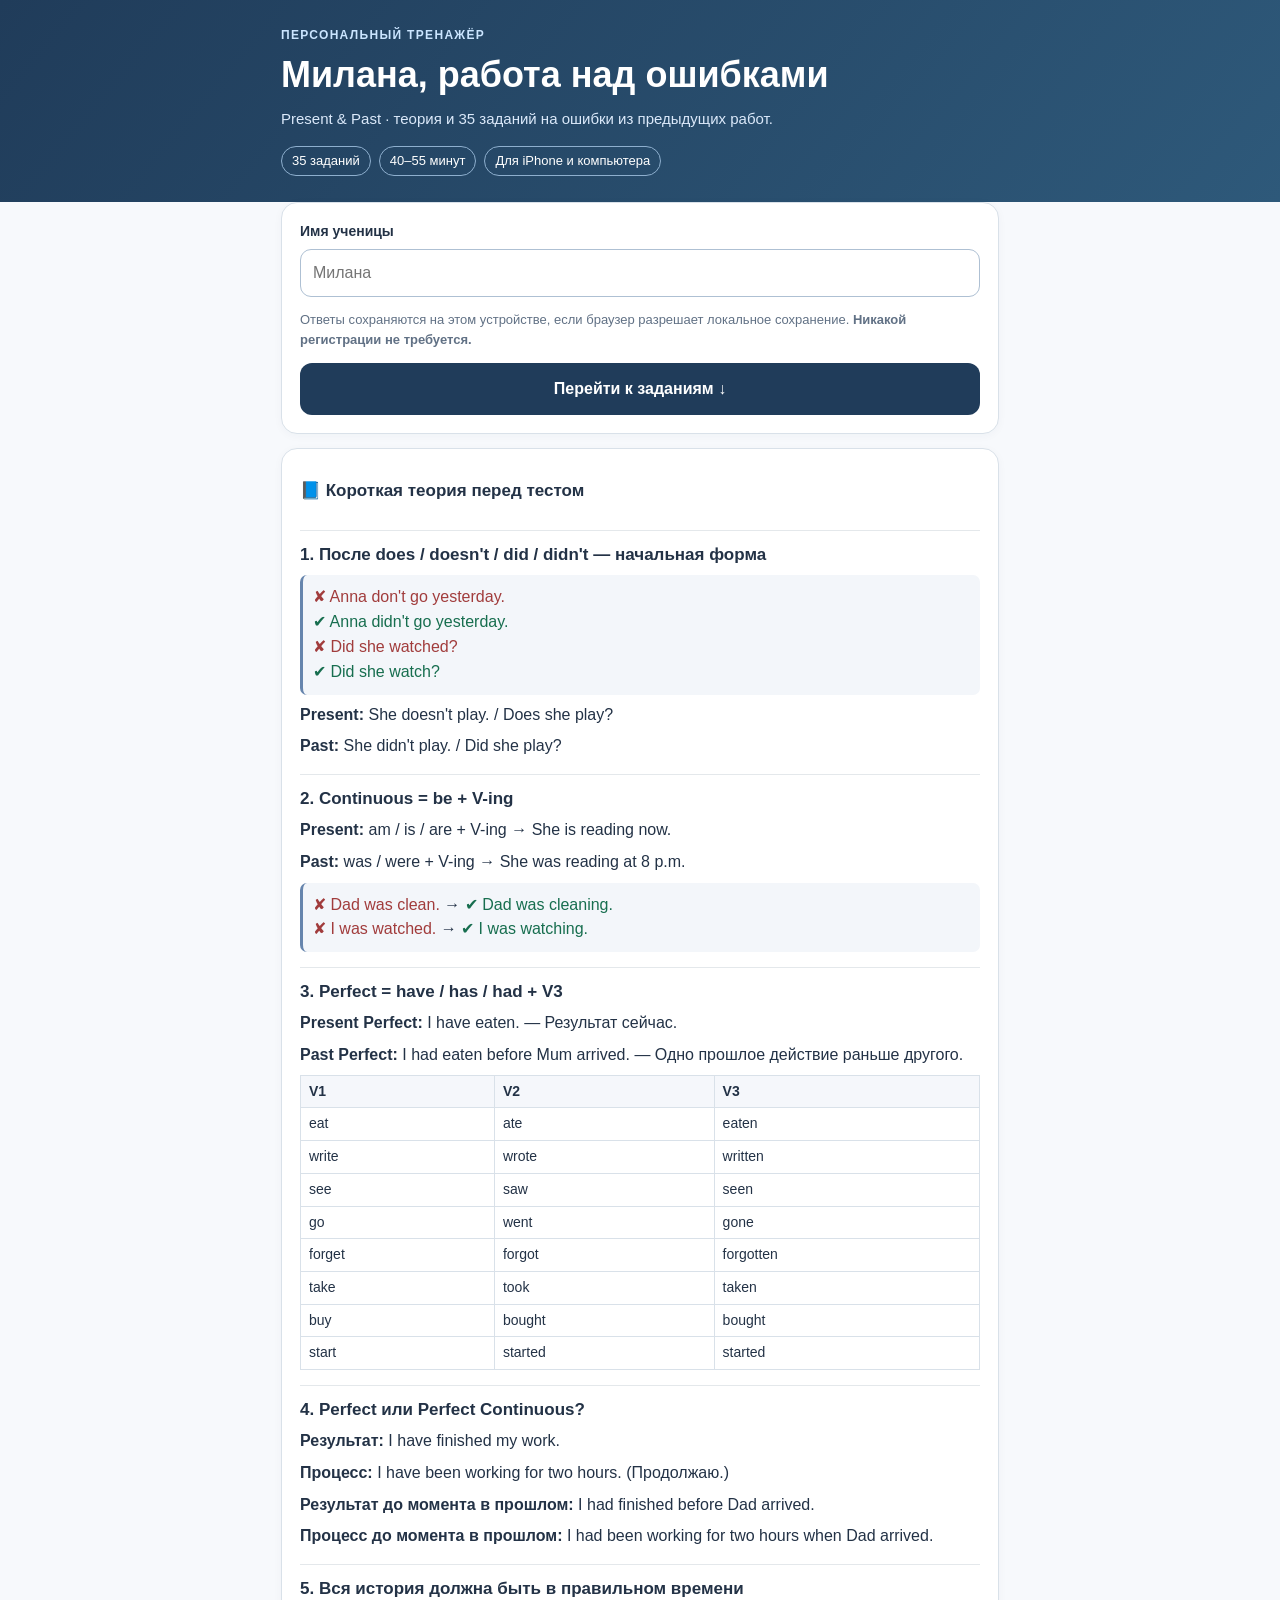
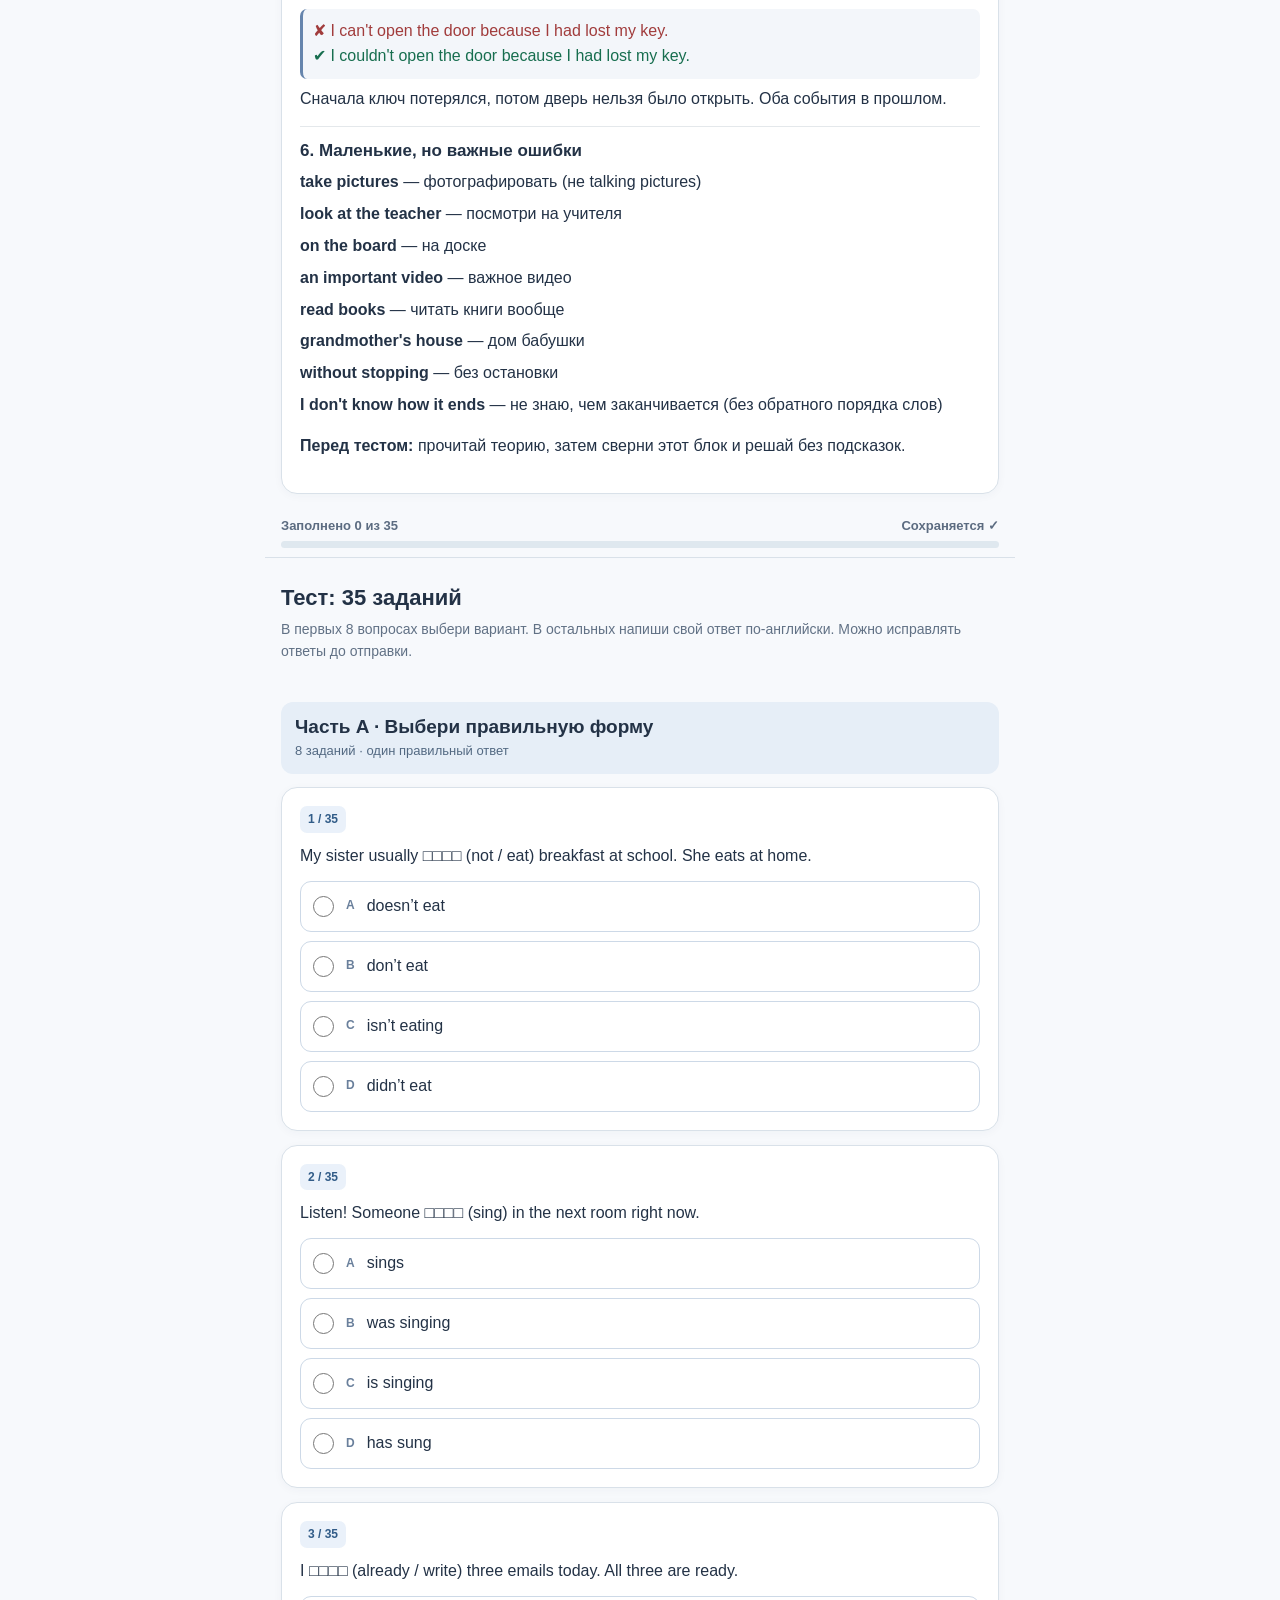
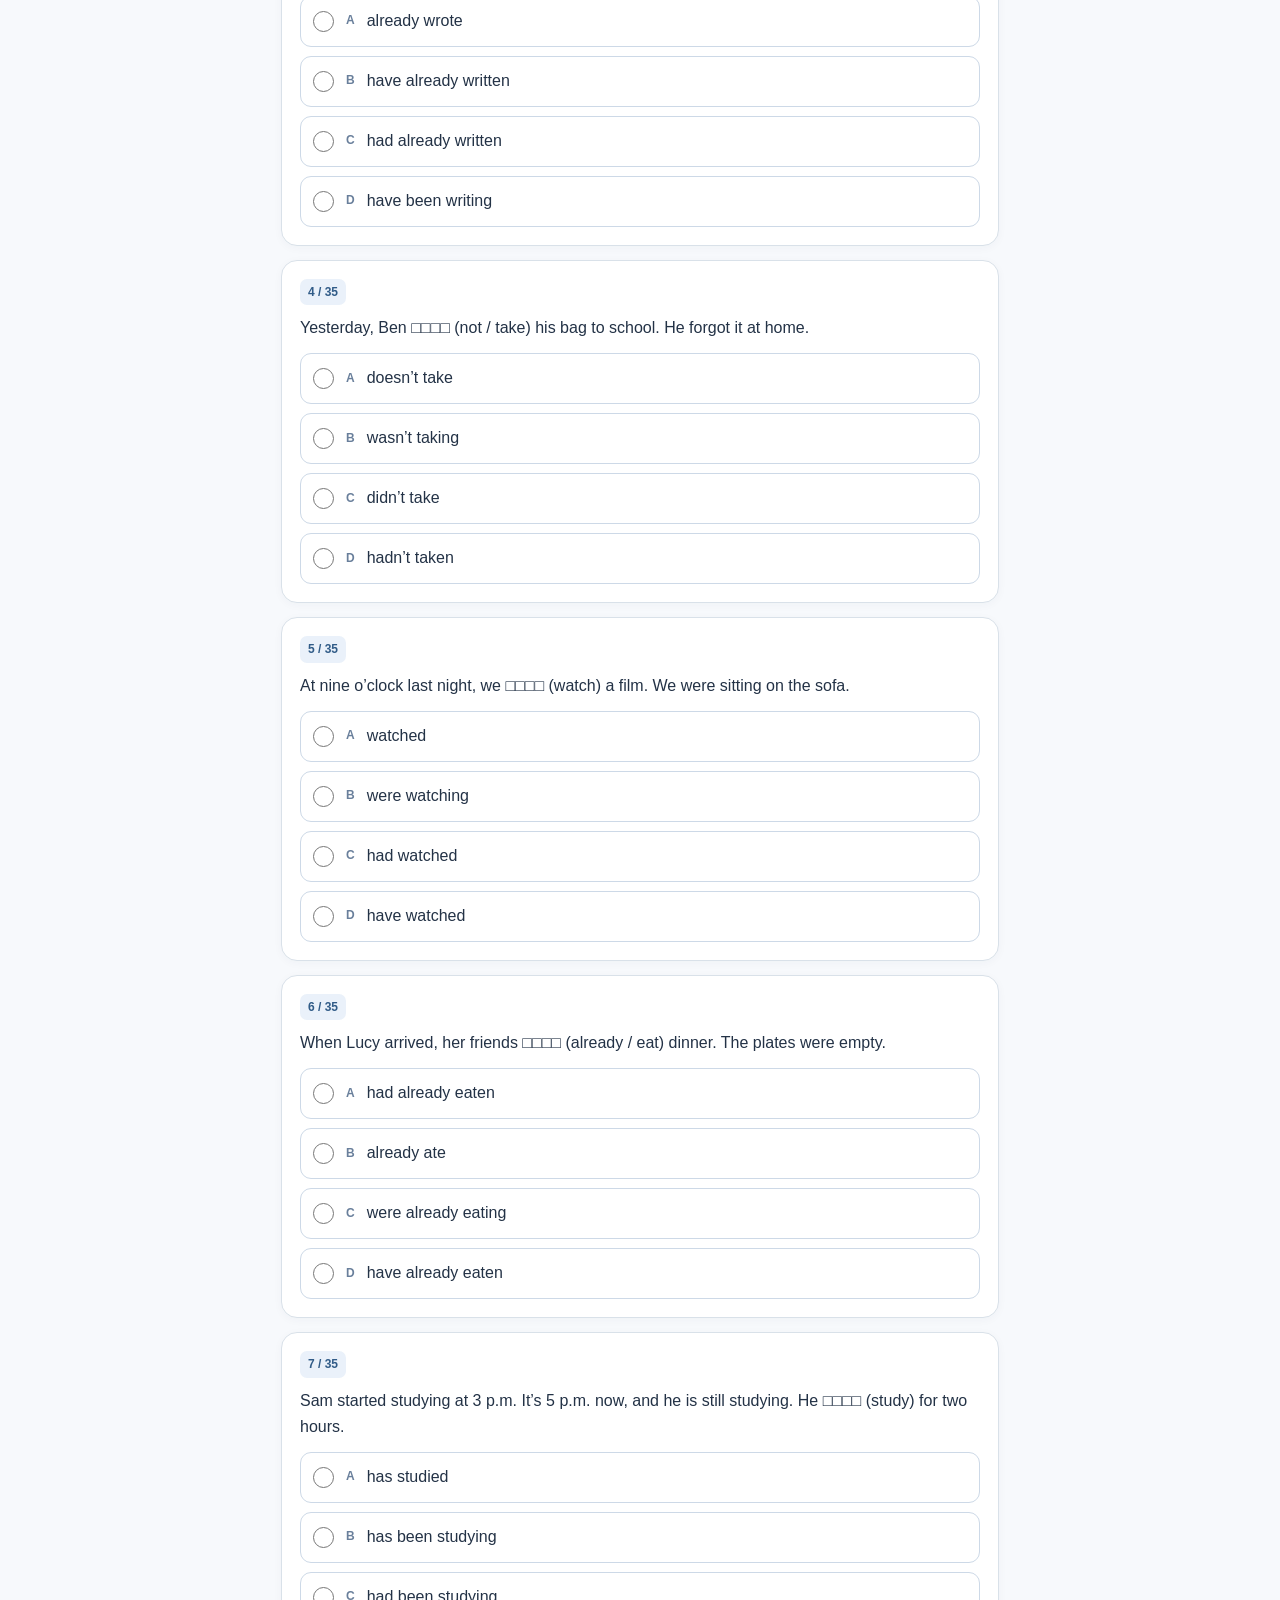
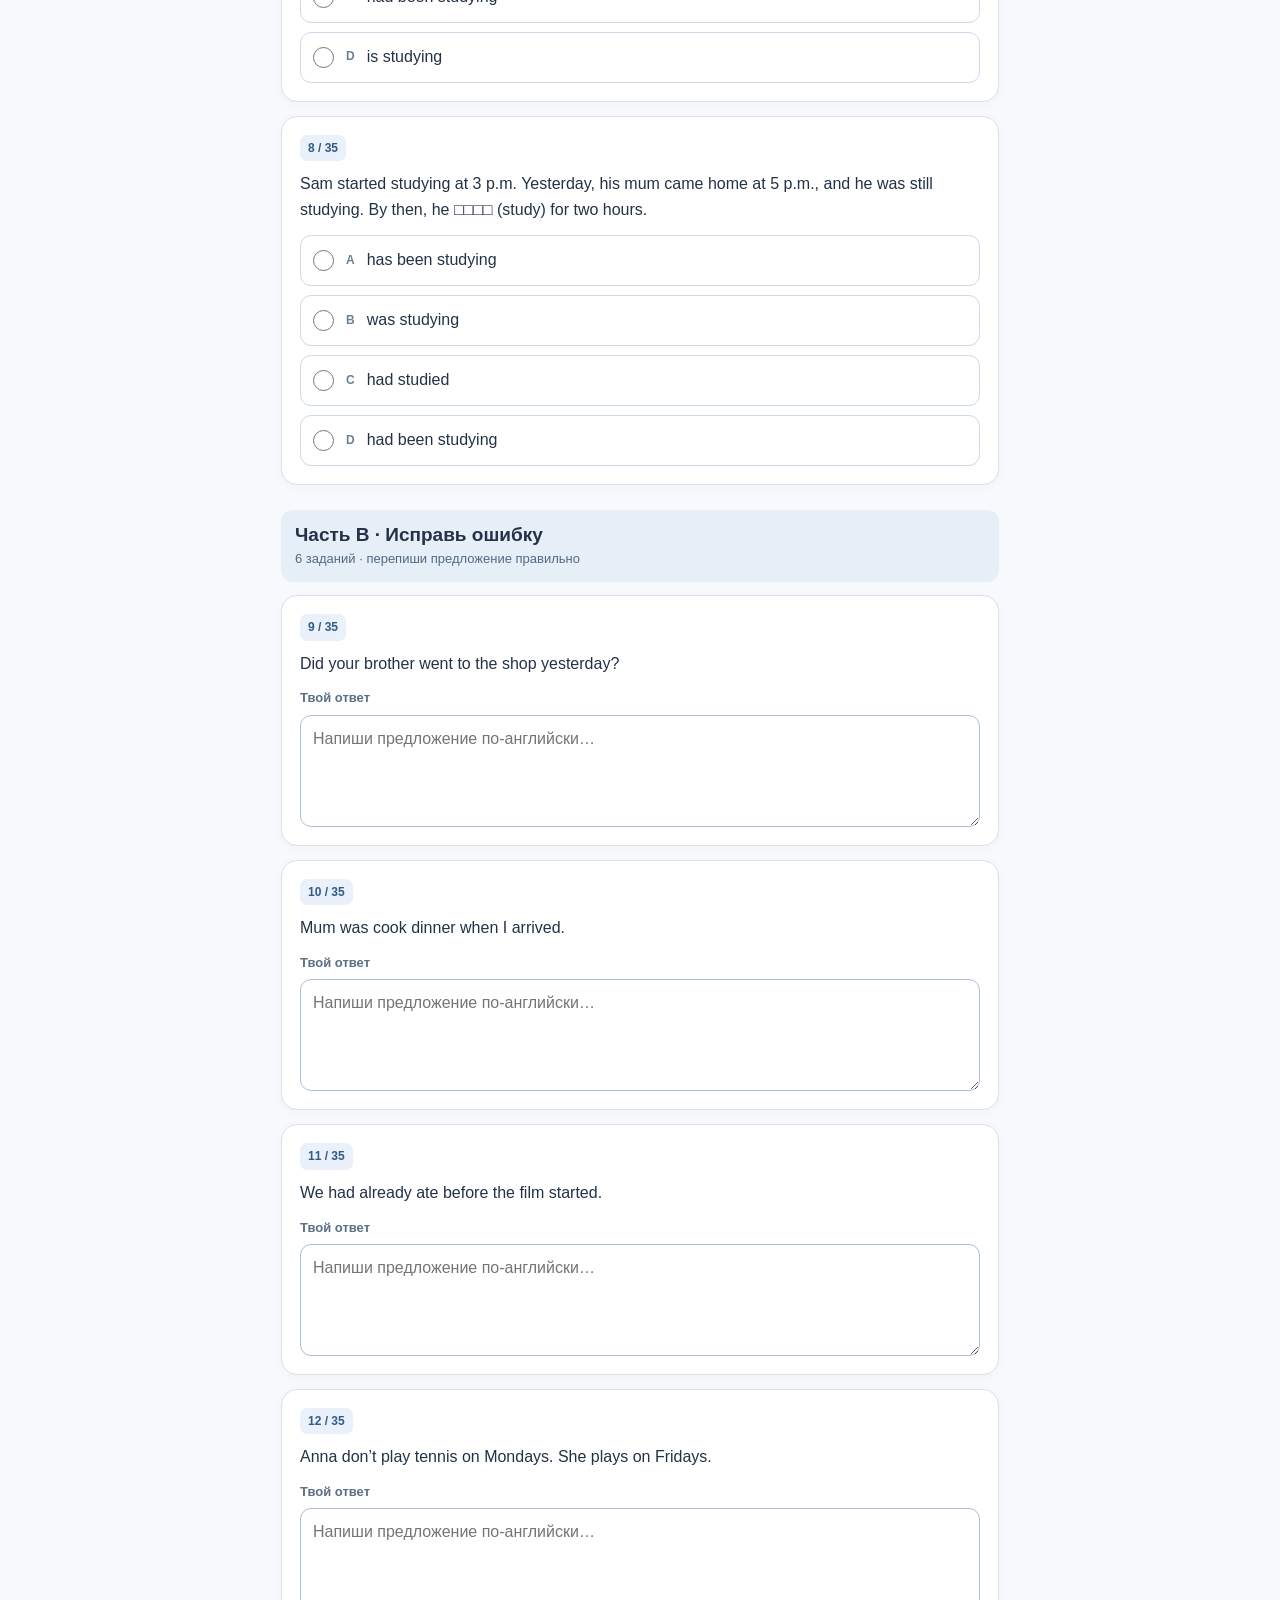
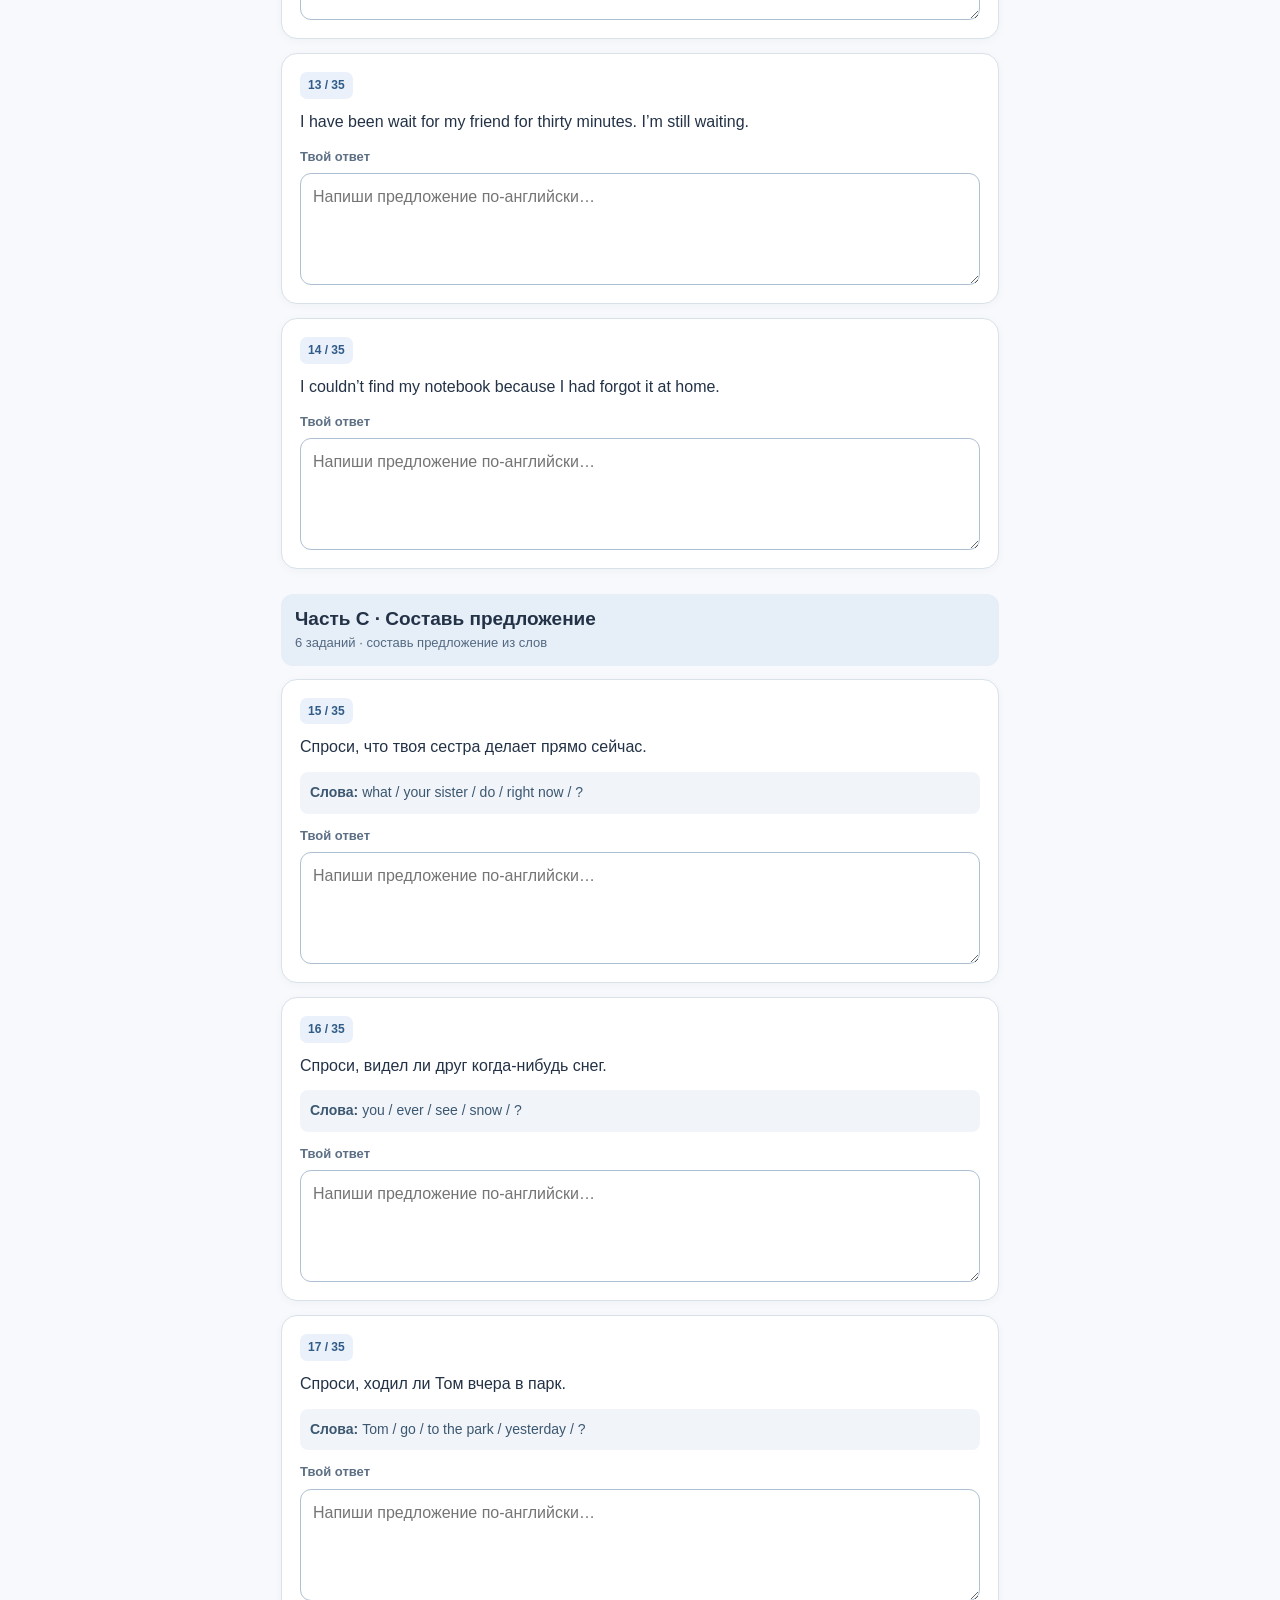
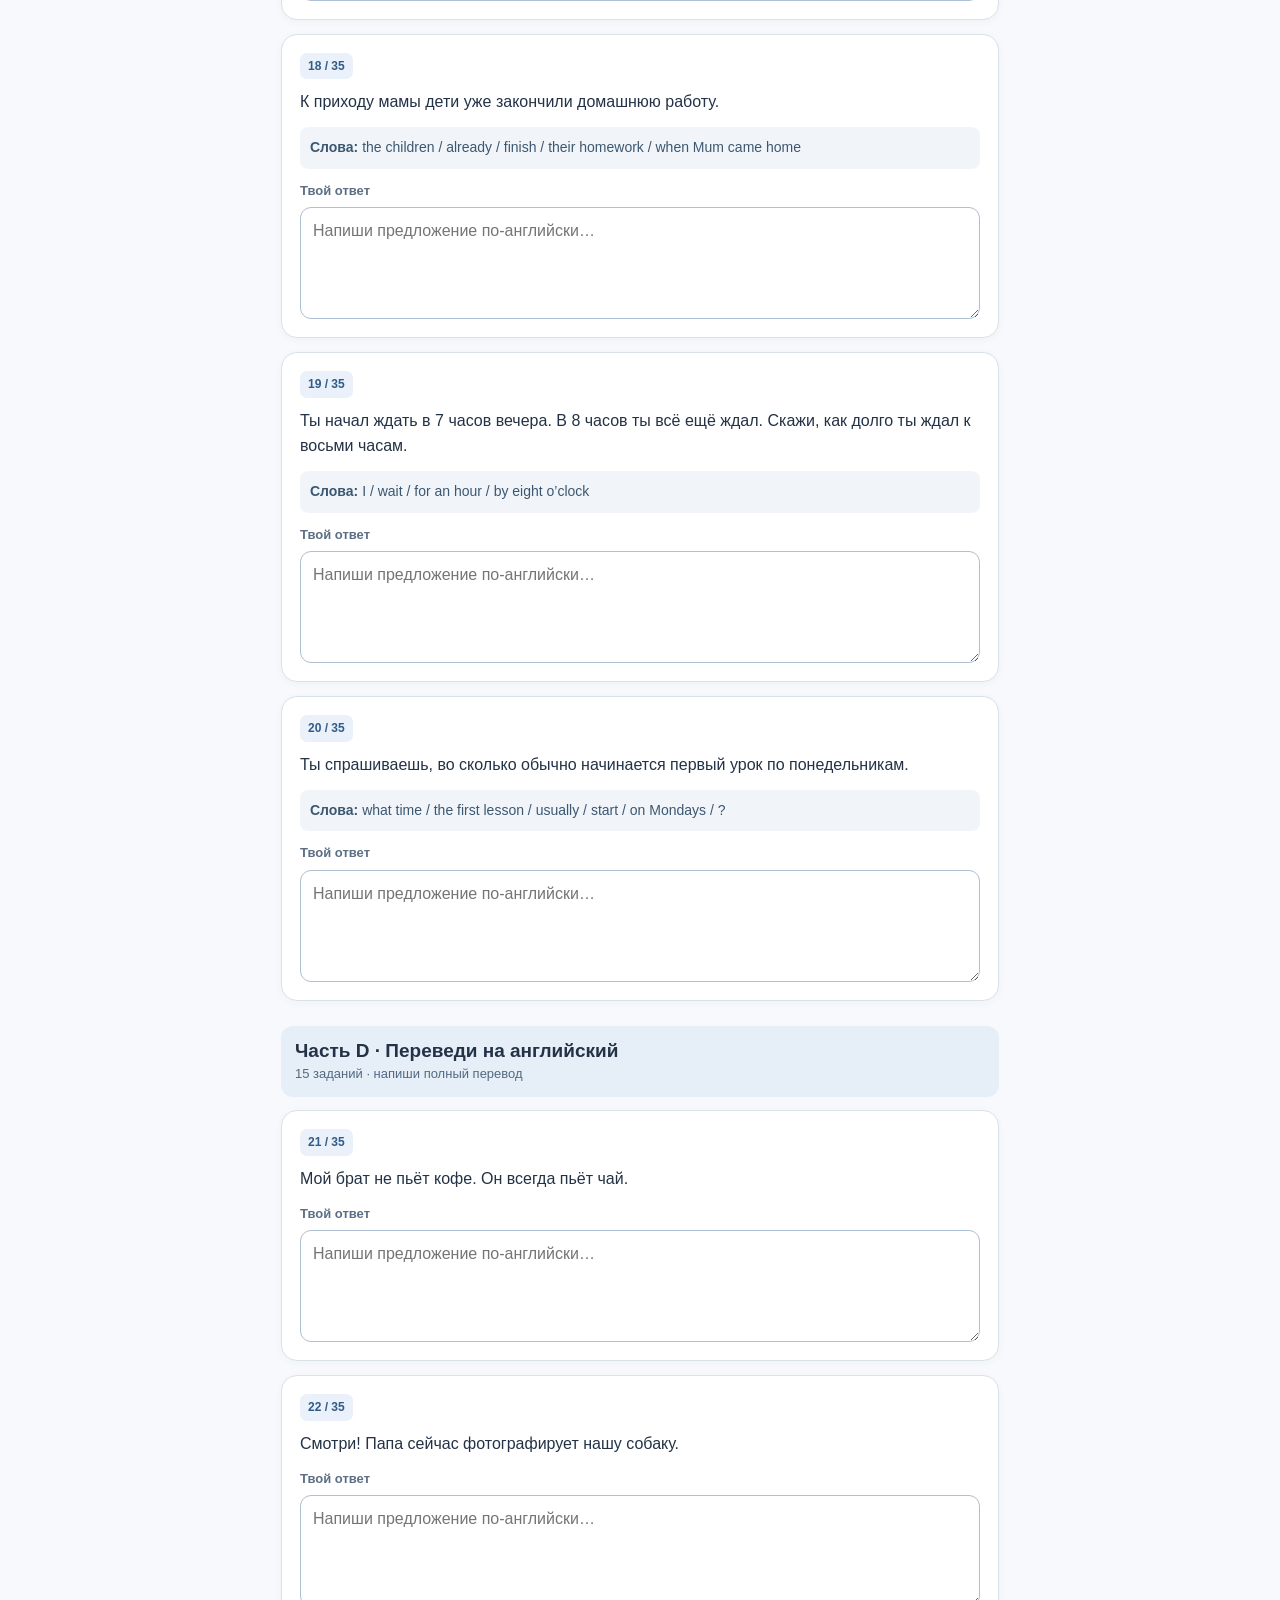
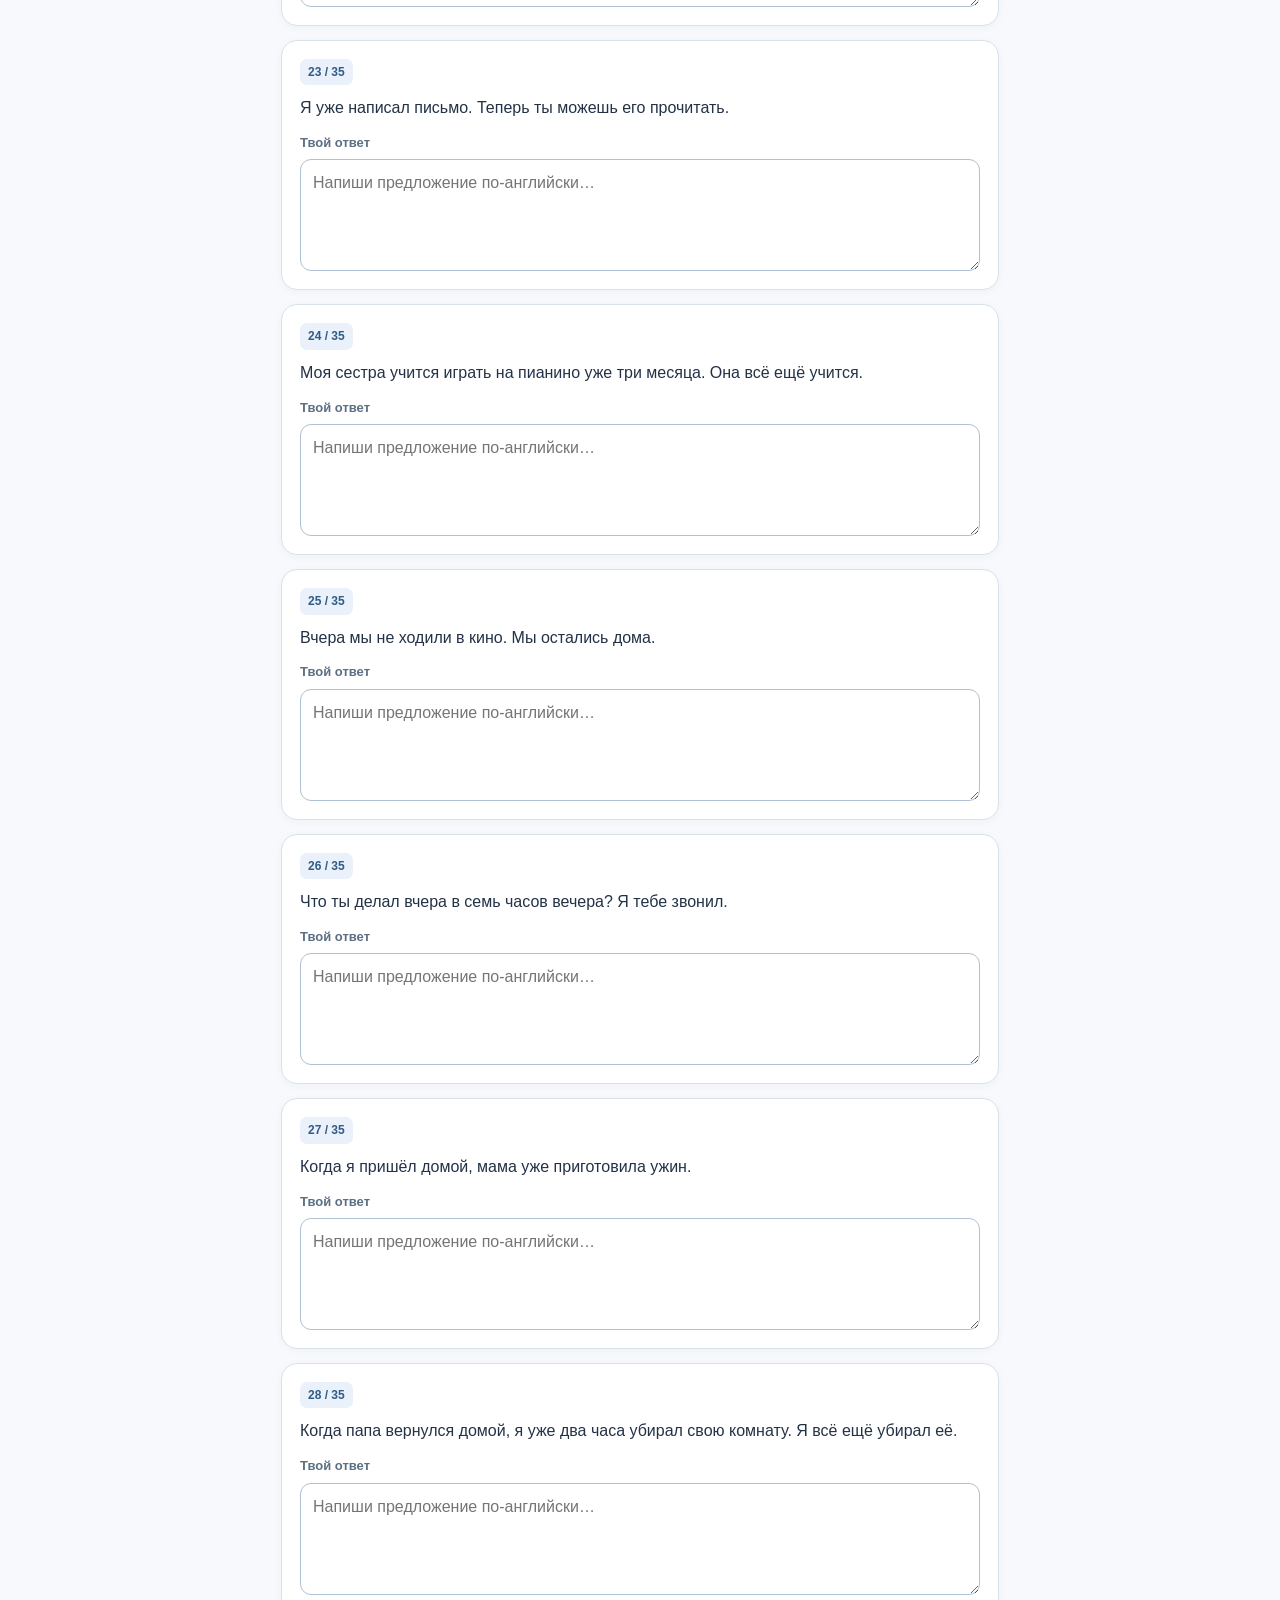
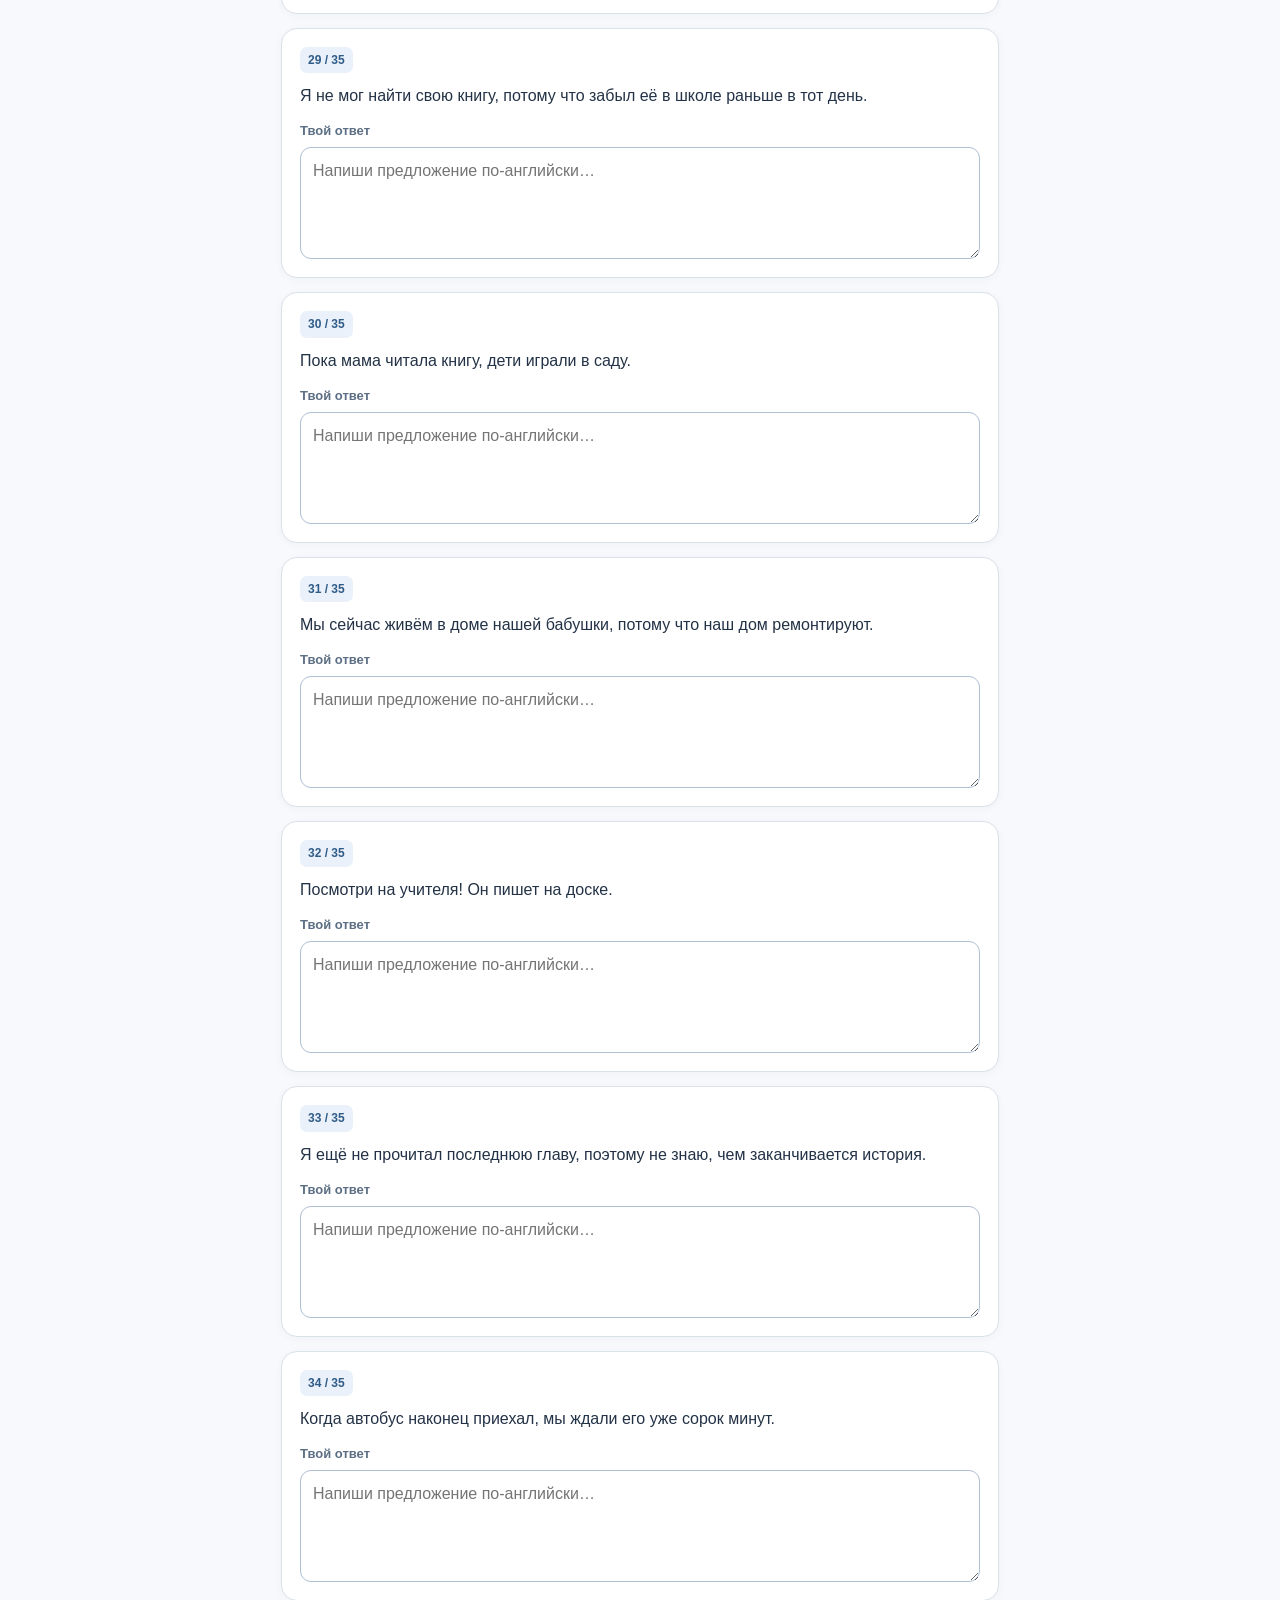
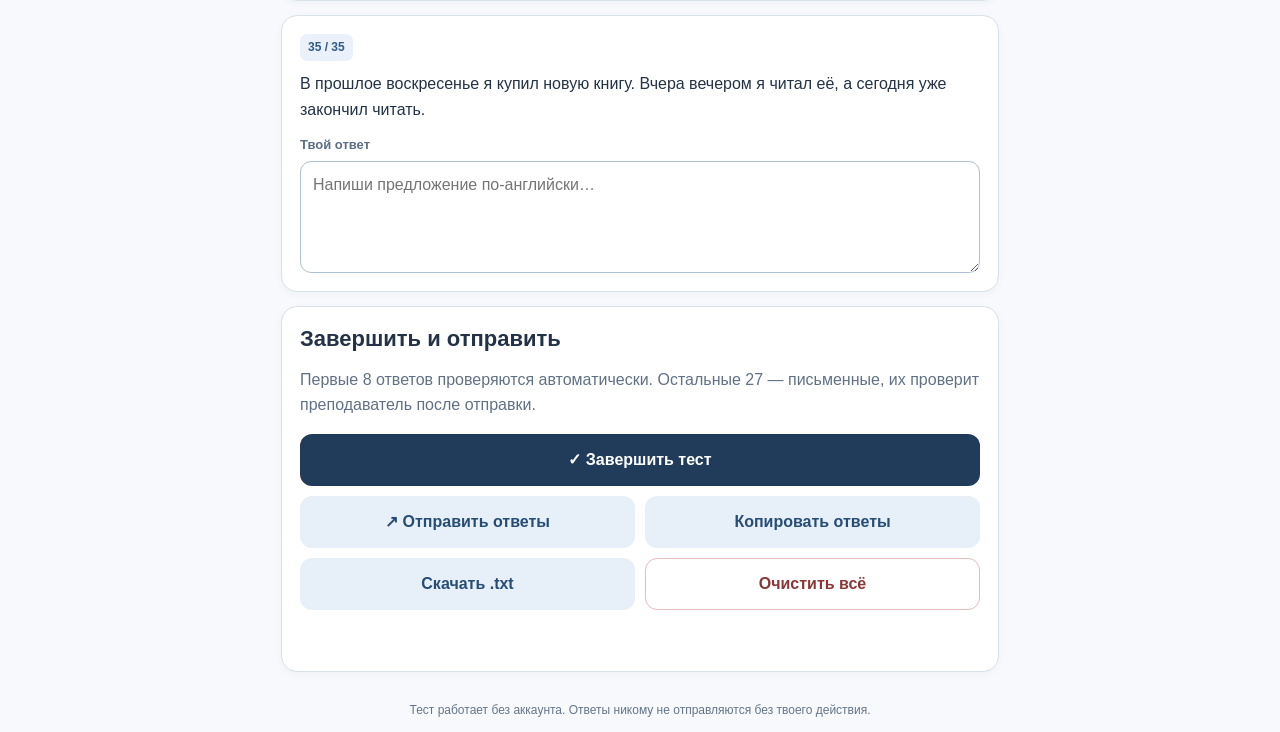
==== index.html @ 3c223f38 "Publish or update Milana 35-question test" ====
<!doctype html>
<html lang="ru">
<head>
<meta charset="utf-8">
<meta name="viewport" content="width=device-width, initial-scale=1, viewport-fit=cover">
<meta name="theme-color" content="#203c5a">
<meta name="apple-mobile-web-app-capable" content="yes">
<meta name="apple-mobile-web-app-status-bar-style" content="default">
<meta name="format-detection" content="telephone=no">
<title>Милана · Present & Past — 35 заданий</title>
<style>
:root{color-scheme:light;--ink:#233246;--muted:#617185;--navy:#203c5a;--sky:#eaf2fb;--border:#d9e1e9;--green:#217454;--paper:#f7f9fc}
*,*::before,*::after{box-sizing:border-box}
html{-webkit-text-size-adjust:100%;text-size-adjust:100%;scroll-behavior:smooth;scroll-padding-top:92px}
body{margin:0;background:var(--paper);font:16px/1.55 -apple-system,BlinkMacSystemFont,"Segoe UI",Arial,sans-serif;color:var(--ink);overflow-wrap:anywhere}
button,input,textarea{font-family:inherit;font-size:16px}button,input,textarea,summary{-webkit-tap-highlight-color:transparent}
.wrap{max-width:750px;margin:0 auto;padding:0 16px}header{padding:26px 0 26px;background:linear-gradient(130deg,#203c5a,#2e597a);color:#fff}h1{font-size:clamp(25px,6vw,36px);line-height:1.18;margin:9px 0 11px}h2{font-size:22px;line-height:1.25;margin:0 0 7px}h3{font-size:17px;line-height:1.35;margin:0 0 6px}.eyebrow{font-size:12px;letter-spacing:.11em;text-transform:uppercase;font-weight:800;color:#cbe5ff}.lead{font-size:15px;line-height:1.55;color:#dbe9fa;margin:0 0 16px}.badges{display:flex;gap:8px;flex-wrap:wrap}.badge{font-size:13px;color:#fff;border:1px solid #8eafce;border-radius:24px;padding:4px 10px}
main{padding-top:16px;padding-bottom:calc(60px + env(safe-area-inset-bottom))}.card,.question{background:#fff;border:1px solid var(--border);border-radius:16px;padding:18px;margin-bottom:14px;box-shadow:0 2px 10px #1b416309}.muted{color:var(--muted)}.small{font-size:13px}.note{font-size:14px;background:#eaf2fb;border-radius:10px;padding:12px 14px;margin:11px 0}.warning{background:#fff4d7;border-left:4px solid #d0a03e}.lesson{border-top:1px solid #e4e8eb;margin-top:15px;padding-top:13px}.lesson p{margin:7px 0}.example{background:#f3f6fa;border-left:3px solid #6685ad;padding:10px;border-radius:7px;margin:8px 0}.wrong{color:#a13c3c}.right{color:#176e4f}.lesson table{width:100%;border-collapse:collapse;font-size:14px}.lesson th,.lesson td{border:1px solid #d9e1e9;padding:5px 8px;text-align:left}.lesson th{background:#f5f7fb}
#theory summary{font-size:17px;font-weight:750;cursor:pointer;min-height:48px;display:flex;align-items:center}#theory summary::marker{color:#3a76ba}#intro label{display:block;font-size:14px;font-weight:700;margin-bottom:6px}
input[type=text],textarea{display:block;width:100%;min-height:48px;outline:none;border:1px solid #aec0d3;border-radius:11px;color:var(--ink);background:#fff;padding:11px 12px;font-size:16px;line-height:1.5;appearance:none;-webkit-appearance:none}textarea{min-height:112px;resize:vertical;overflow:auto}textarea:focus,input[type=text]:focus{border-color:#356fa9;box-shadow:0 0 0 3px #3976b62b}
#progress{position:sticky;top:0;z-index:9;background:#f7f9fcf5;backdrop-filter:blur(10px);-webkit-backdrop-filter:blur(10px);border-bottom:1px solid var(--border);padding:10px 0 9px;margin:4px -16px 16px}#progress .inside{padding:0 16px;max-width:750px;margin:auto}.progress-row{display:flex;justify-content:space-between;gap:10px;align-items:center;font-size:13px;font-weight:700;color:#5c6c81;line-height:1.3;margin-bottom:7px}.progress-row span:last-child{text-align:right}.progress-track{height:7px;border-radius:15px;background:#dfe8ef;overflow:hidden}.progress-fill{height:100%;background:#2e8b78;width:0%;transition:width .18s}
.starttitle{padding:10px 0 3px}.starttitle p{font-size:14px;color:var(--muted);margin:0 0 12px}.section-head{margin:25px 0 13px;padding:13px 14px;background:#e6eef7;border-radius:12px}.section-head h2{font-size:19px;margin:0 0 2px}.section-head p{margin:0;font-size:13px;color:#536982}
.question{scroll-margin-top:92px}.q-top{display:flex;justify-content:space-between;align-items:center;gap:12px;margin-bottom:10px}.number{font-size:12px;font-weight:800;background:#eaf1fa;color:#315c88;border-radius:7px;padding:4px 8px}.completed{font-size:12px;color:var(--green);font-weight:800;opacity:0}.question.done .completed{opacity:1}.prompt{font-size:16px;line-height:1.62;white-space:pre-wrap;margin:0 0 12px;overflow-wrap:break-word}.context{border-radius:8px;background:#f1f5fa;padding:10px;font-size:14px;color:#3c5770;margin:0 0 12px}.options{display:grid;gap:9px}.choice{display:flex;align-items:center;min-height:51px;gap:12px;padding:10px 12px;border:1px solid #cdd9e7;border-radius:11px;cursor:pointer;line-height:1.3;font-size:16px;position:relative}.choice input{width:21px;height:21px;flex:0 0 21px;accent-color:#245e92;margin:0}.choice:has(input:checked){background:#eaf3ff;border-color:#5382b2}.letter{font-size:12px;font-weight:750;color:#697f9b}.answer-label{display:block;font-size:13px;color:#5c6f84;font-weight:700;margin:0 0 6px}
.controls{display:grid;grid-template-columns:1fr 1fr;gap:10px}button,.btn-link{display:flex;align-items:center;justify-content:center;text-align:center;border:none;border-radius:12px;background:var(--navy);color:#fff;font-weight:750;line-height:1.25;min-height:52px;padding:12px 10px;cursor:pointer;touch-action:manipulation}.btn-link{text-decoration:none}.btn-secondary{background:#e7eff8;color:#274d75}.btn-outline{background:#fff;color:#8c3737;border:1px solid #e4bdbd}.wide{grid-column:1/-1}.notice{font-size:13px;margin-top:12px;white-space:pre-line;color:#42678a;min-height:18px}.result{display:none;margin-top:17px;border-top:1px solid var(--border);padding-top:16px}.result.show{display:block}.score{background:#eaf7f1;border-left:4px solid #3b9d76;border-radius:8px;padding:12px;margin-bottom:12px}.text-output{width:100%;height:200px;min-height:150px;line-height:1.4;font-size:14px;background:#f9fbff}.footer{color:#65758a;font-size:12px;text-align:center;padding:15px 0 0}
@media(max-width:380px){.wrap{padding-left:12px;padding-right:12px}.card,.question{padding:15px;border-radius:12px}#progress{margin-left:-12px;margin-right:-12px}.progress-row{font-size:12px}.controls{gap:9px}h1{font-size:25px}}
@media print{header,#progress,.controls,.footer{display:none}.question{break-inside:avoid}textarea{min-height:48px}.card{box-shadow:none}}
</style>
</head>
<body>
<header><div class="wrap"><div class="eyebrow">Персональный тренажёр</div><h1>Милана, работа над ошибками</h1><p class="lead">Present &amp; Past · теория и 35 заданий на ошибки из предыдущих работ.</p><div class="badges"><span class="badge">35 заданий</span><span class="badge">40–55 минут</span><span class="badge">Для iPhone и компьютера</span></div></div></header>
<main class="wrap">
<section id="intro" class="card"><label for="student">Имя ученицы</label><input id="student" type="text" placeholder="Милана" autocomplete="name" enterkeyhint="done"><p class="small muted">Ответы сохраняются на этом устройстве, если браузер разрешает локальное сохранение. <b>Никакой регистрации не требуется.</b></p><a class="btn-link" href="#questions">Перейти к заданиям ↓</a></section>
<!-- theory -->
<details class="card" id="theory" open><summary>📘 Короткая теория перед тестом</summary>
<div class="lesson"><h3>1. После does / doesn't / did / didn't — начальная форма</h3><div class="example"><span class="wrong">✘ Anna don't go yesterday.</span><br><span class="right">✔ Anna didn't go yesterday.</span><br><span class="wrong">✘ Did she watched?</span><br><span class="right">✔ Did she watch?</span></div><p><b>Present:</b> She doesn't play. / Does she play?</p><p><b>Past:</b> She didn't play. / Did she play?</p></div>
<div class="lesson"><h3>2. Continuous = be + V-ing</h3><p><b>Present:</b> am / is / are + V-ing → She is reading now.</p><p><b>Past:</b> was / were + V-ing → She was reading at 8 p.m.</p><div class="example"><span class="wrong">✘ Dad was clean.</span> → <span class="right">✔ Dad was cleaning.</span><br><span class="wrong">✘ I was watched.</span> → <span class="right">✔ I was watching.</span></div></div>
<div class="lesson"><h3>3. Perfect = have / has / had + V3</h3><p><b>Present Perfect:</b> I have eaten. — Результат сейчас.</p><p><b>Past Perfect:</b> I had eaten before Mum arrived. — Одно прошлое действие раньше другого.</p><table><tr><th>V1</th><th>V2</th><th>V3</th></tr><tr><td>eat</td><td>ate</td><td>eaten</td></tr><tr><td>write</td><td>wrote</td><td>written</td></tr><tr><td>see</td><td>saw</td><td>seen</td></tr><tr><td>go</td><td>went</td><td>gone</td></tr><tr><td>forget</td><td>forgot</td><td>forgotten</td></tr><tr><td>take</td><td>took</td><td>taken</td></tr><tr><td>buy</td><td>bought</td><td>bought</td></tr><tr><td>start</td><td>started</td><td>started</td></tr></table></div>
<div class="lesson"><h3>4. Perfect или Perfect Continuous?</h3><p><b>Результат:</b> I have finished my work.</p><p><b>Процесс:</b> I have been working for two hours. (Продолжаю.)</p><p><b>Результат до момента в прошлом:</b> I had finished before Dad arrived.</p><p><b>Процесс до момента в прошлом:</b> I had been working for two hours when Dad arrived.</p></div>
<div class="lesson"><h3>5. Вся история должна быть в правильном времени</h3><div class="example"><span class="wrong">✘ I can't open the door because I had lost my key.</span><br><span class="right">✔ I couldn't open the door because I had lost my key.</span></div><p>Сначала ключ потерялся, потом дверь нельзя было открыть. Оба события в прошлом.</p></div>
<div class="lesson"><h3>6. Маленькие, но важные ошибки</h3><p><b>take pictures</b> — фотографировать (не talking pictures)</p><p><b>look at the teacher</b> — посмотри на учителя</p><p><b>on the board</b> — на доске</p><p><b>an important video</b> — важное видео</p><p><b>read books</b> — читать книги вообще</p><p><b>grandmother's house</b> — дом бабушки</p><p><b>without stopping</b> — без остановки</p><p><b>I don't know how it ends</b> — не знаю, чем заканчивается (без обратного порядка слов)</p></div>
<p class="alert"><b>Перед тестом:</b> прочитай теорию, затем сверни этот блок и решай без подсказок.</p>
</details>
<div id="progress"><div class="inside"><div class="progress-row"><span id="count">Заполнено 0 из 35</span><span id="save-status">Сохранение включено</span></div><div class="progress-track"><div class="progress-fill" id="fill"></div></div></div></div>
<div id="questions"><div class="starttitle"><h2>Тест: 35 заданий</h2><p>В первых 8 вопросах выбери вариант. В остальных напиши свой ответ по-английски. Можно исправлять ответы до отправки.</p></div>
<section class="section-head"><h2>Часть A · Выбери правильную форму</h2><p>8 заданий · один правильный ответ</p></section>
<article class="question" id="q1" data-q="1" data-kind="select"><div class="q-top"><span class="number">1 / 35</span><span class="completed" aria-label="Ответ заполнен">✓ Готово</span></div><p class="prompt">My sister usually □□□□ (not / eat) breakfast at school. She eats at home.</p><div class="options"><label class="choice"><input type="radio" name="answer1" value="0" aria-label="Вариант A"><span class="letter">A</span><span>doesn’t eat</span></label><label class="choice"><input type="radio" name="answer1" value="1" aria-label="Вариант B"><span class="letter">B</span><span>don’t eat</span></label><label class="choice"><input type="radio" name="answer1" value="2" aria-label="Вариант C"><span class="letter">C</span><span>isn’t eating</span></label><label class="choice"><input type="radio" name="answer1" value="3" aria-label="Вариант D"><span class="letter">D</span><span>didn’t eat</span></label></div></article>
<article class="question" id="q2" data-q="2" data-kind="select"><div class="q-top"><span class="number">2 / 35</span><span class="completed" aria-label="Ответ заполнен">✓ Готово</span></div><p class="prompt">Listen! Someone □□□□ (sing) in the next room right now.</p><div class="options"><label class="choice"><input type="radio" name="answer2" value="0" aria-label="Вариант A"><span class="letter">A</span><span>sings</span></label><label class="choice"><input type="radio" name="answer2" value="1" aria-label="Вариант B"><span class="letter">B</span><span>was singing</span></label><label class="choice"><input type="radio" name="answer2" value="2" aria-label="Вариант C"><span class="letter">C</span><span>is singing</span></label><label class="choice"><input type="radio" name="answer2" value="3" aria-label="Вариант D"><span class="letter">D</span><span>has sung</span></label></div></article>
<article class="question" id="q3" data-q="3" data-kind="select"><div class="q-top"><span class="number">3 / 35</span><span class="completed" aria-label="Ответ заполнен">✓ Готово</span></div><p class="prompt">I □□□□ (already / write) three emails today. All three are ready.</p><div class="options"><label class="choice"><input type="radio" name="answer3" value="0" aria-label="Вариант A"><span class="letter">A</span><span>already wrote</span></label><label class="choice"><input type="radio" name="answer3" value="1" aria-label="Вариант B"><span class="letter">B</span><span>have already written</span></label><label class="choice"><input type="radio" name="answer3" value="2" aria-label="Вариант C"><span class="letter">C</span><span>had already written</span></label><label class="choice"><input type="radio" name="answer3" value="3" aria-label="Вариант D"><span class="letter">D</span><span>have been writing</span></label></div></article>
<article class="question" id="q4" data-q="4" data-kind="select"><div class="q-top"><span class="number">4 / 35</span><span class="completed" aria-label="Ответ заполнен">✓ Готово</span></div><p class="prompt">Yesterday, Ben □□□□ (not / take) his bag to school. He forgot it at home.</p><div class="options"><label class="choice"><input type="radio" name="answer4" value="0" aria-label="Вариант A"><span class="letter">A</span><span>doesn’t take</span></label><label class="choice"><input type="radio" name="answer4" value="1" aria-label="Вариант B"><span class="letter">B</span><span>wasn’t taking</span></label><label class="choice"><input type="radio" name="answer4" value="2" aria-label="Вариант C"><span class="letter">C</span><span>didn’t take</span></label><label class="choice"><input type="radio" name="answer4" value="3" aria-label="Вариант D"><span class="letter">D</span><span>hadn’t taken</span></label></div></article>
<article class="question" id="q5" data-q="5" data-kind="select"><div class="q-top"><span class="number">5 / 35</span><span class="completed" aria-label="Ответ заполнен">✓ Готово</span></div><p class="prompt">At nine o’clock last night, we □□□□ (watch) a film. We were sitting on the sofa.</p><div class="options"><label class="choice"><input type="radio" name="answer5" value="0" aria-label="Вариант A"><span class="letter">A</span><span>watched</span></label><label class="choice"><input type="radio" name="answer5" value="1" aria-label="Вариант B"><span class="letter">B</span><span>were watching</span></label><label class="choice"><input type="radio" name="answer5" value="2" aria-label="Вариант C"><span class="letter">C</span><span>had watched</span></label><label class="choice"><input type="radio" name="answer5" value="3" aria-label="Вариант D"><span class="letter">D</span><span>have watched</span></label></div></article>
<article class="question" id="q6" data-q="6" data-kind="select"><div class="q-top"><span class="number">6 / 35</span><span class="completed" aria-label="Ответ заполнен">✓ Готово</span></div><p class="prompt">When Lucy arrived, her friends □□□□ (already / eat) dinner. The plates were empty.</p><div class="options"><label class="choice"><input type="radio" name="answer6" value="0" aria-label="Вариант A"><span class="letter">A</span><span>had already eaten</span></label><label class="choice"><input type="radio" name="answer6" value="1" aria-label="Вариант B"><span class="letter">B</span><span>already ate</span></label><label class="choice"><input type="radio" name="answer6" value="2" aria-label="Вариант C"><span class="letter">C</span><span>were already eating</span></label><label class="choice"><input type="radio" name="answer6" value="3" aria-label="Вариант D"><span class="letter">D</span><span>have already eaten</span></label></div></article>
<article class="question" id="q7" data-q="7" data-kind="select"><div class="q-top"><span class="number">7 / 35</span><span class="completed" aria-label="Ответ заполнен">✓ Готово</span></div><p class="prompt">Sam started studying at 3 p.m. It’s 5 p.m. now, and he is still studying. He □□□□ (study) for two hours.</p><div class="options"><label class="choice"><input type="radio" name="answer7" value="0" aria-label="Вариант A"><span class="letter">A</span><span>has studied</span></label><label class="choice"><input type="radio" name="answer7" value="1" aria-label="Вариант B"><span class="letter">B</span><span>has been studying</span></label><label class="choice"><input type="radio" name="answer7" value="2" aria-label="Вариант C"><span class="letter">C</span><span>had been studying</span></label><label class="choice"><input type="radio" name="answer7" value="3" aria-label="Вариант D"><span class="letter">D</span><span>is studying</span></label></div></article>
<article class="question" id="q8" data-q="8" data-kind="select"><div class="q-top"><span class="number">8 / 35</span><span class="completed" aria-label="Ответ заполнен">✓ Готово</span></div><p class="prompt">Sam started studying at 3 p.m. Yesterday, his mum came home at 5 p.m., and he was still studying. By then, he □□□□ (study) for two hours.</p><div class="options"><label class="choice"><input type="radio" name="answer8" value="0" aria-label="Вариант A"><span class="letter">A</span><span>has been studying</span></label><label class="choice"><input type="radio" name="answer8" value="1" aria-label="Вариант B"><span class="letter">B</span><span>was studying</span></label><label class="choice"><input type="radio" name="answer8" value="2" aria-label="Вариант C"><span class="letter">C</span><span>had studied</span></label><label class="choice"><input type="radio" name="answer8" value="3" aria-label="Вариант D"><span class="letter">D</span><span>had been studying</span></label></div></article>
<section class="section-head"><h2>Часть B · Исправь ошибку</h2><p>6 заданий · перепиши предложение правильно</p></section>
<article class="question" id="q9" data-q="9" data-kind="text"><div class="q-top"><span class="number">9 / 35</span><span class="completed" aria-label="Ответ заполнен">✓ Готово</span></div><p class="prompt">Did your brother went to the shop yesterday?</p><label class="answer-label" for="answer9">Твой ответ</label><textarea id="answer9" name="answer9" rows="3" placeholder="Напиши предложение по-английски…" spellcheck="false" autocapitalize="sentences" autocomplete="off" enterkeyhint="done"></textarea></article>
<article class="question" id="q10" data-q="10" data-kind="text"><div class="q-top"><span class="number">10 / 35</span><span class="completed" aria-label="Ответ заполнен">✓ Готово</span></div><p class="prompt">Mum was cook dinner when I arrived.</p><label class="answer-label" for="answer10">Твой ответ</label><textarea id="answer10" name="answer10" rows="3" placeholder="Напиши предложение по-английски…" spellcheck="false" autocapitalize="sentences" autocomplete="off" enterkeyhint="done"></textarea></article>
<article class="question" id="q11" data-q="11" data-kind="text"><div class="q-top"><span class="number">11 / 35</span><span class="completed" aria-label="Ответ заполнен">✓ Готово</span></div><p class="prompt">We had already ate before the film started.</p><label class="answer-label" for="answer11">Твой ответ</label><textarea id="answer11" name="answer11" rows="3" placeholder="Напиши предложение по-английски…" spellcheck="false" autocapitalize="sentences" autocomplete="off" enterkeyhint="done"></textarea></article>
<article class="question" id="q12" data-q="12" data-kind="text"><div class="q-top"><span class="number">12 / 35</span><span class="completed" aria-label="Ответ заполнен">✓ Готово</span></div><p class="prompt">Anna don’t play tennis on Mondays. She plays on Fridays.</p><label class="answer-label" for="answer12">Твой ответ</label><textarea id="answer12" name="answer12" rows="3" placeholder="Напиши предложение по-английски…" spellcheck="false" autocapitalize="sentences" autocomplete="off" enterkeyhint="done"></textarea></article>
<article class="question" id="q13" data-q="13" data-kind="text"><div class="q-top"><span class="number">13 / 35</span><span class="completed" aria-label="Ответ заполнен">✓ Готово</span></div><p class="prompt">I have been wait for my friend for thirty minutes. I’m still waiting.</p><label class="answer-label" for="answer13">Твой ответ</label><textarea id="answer13" name="answer13" rows="3" placeholder="Напиши предложение по-английски…" spellcheck="false" autocapitalize="sentences" autocomplete="off" enterkeyhint="done"></textarea></article>
<article class="question" id="q14" data-q="14" data-kind="text"><div class="q-top"><span class="number">14 / 35</span><span class="completed" aria-label="Ответ заполнен">✓ Готово</span></div><p class="prompt">I couldn’t find my notebook because I had forgot it at home.</p><label class="answer-label" for="answer14">Твой ответ</label><textarea id="answer14" name="answer14" rows="3" placeholder="Напиши предложение по-английски…" spellcheck="false" autocapitalize="sentences" autocomplete="off" enterkeyhint="done"></textarea></article>
<section class="section-head"><h2>Часть C · Составь предложение</h2><p>6 заданий · составь предложение из слов</p></section>
<article class="question" id="q15" data-q="15" data-kind="text"><div class="q-top"><span class="number">15 / 35</span><span class="completed" aria-label="Ответ заполнен">✓ Готово</span></div><p class="prompt">Спроси, что твоя сестра делает прямо сейчас.</p><p class="context"><strong>Слова:</strong> what / your sister / do / right now / ?</p><label class="answer-label" for="answer15">Твой ответ</label><textarea id="answer15" name="answer15" rows="3" placeholder="Напиши предложение по-английски…" spellcheck="false" autocapitalize="sentences" autocomplete="off" enterkeyhint="done"></textarea></article>
<article class="question" id="q16" data-q="16" data-kind="text"><div class="q-top"><span class="number">16 / 35</span><span class="completed" aria-label="Ответ заполнен">✓ Готово</span></div><p class="prompt">Спроси, видел ли друг когда-нибудь снег.</p><p class="context"><strong>Слова:</strong> you / ever / see / snow / ?</p><label class="answer-label" for="answer16">Твой ответ</label><textarea id="answer16" name="answer16" rows="3" placeholder="Напиши предложение по-английски…" spellcheck="false" autocapitalize="sentences" autocomplete="off" enterkeyhint="done"></textarea></article>
<article class="question" id="q17" data-q="17" data-kind="text"><div class="q-top"><span class="number">17 / 35</span><span class="completed" aria-label="Ответ заполнен">✓ Готово</span></div><p class="prompt">Спроси, ходил ли Том вчера в парк.</p><p class="context"><strong>Слова:</strong> Tom / go / to the park / yesterday / ?</p><label class="answer-label" for="answer17">Твой ответ</label><textarea id="answer17" name="answer17" rows="3" placeholder="Напиши предложение по-английски…" spellcheck="false" autocapitalize="sentences" autocomplete="off" enterkeyhint="done"></textarea></article>
<article class="question" id="q18" data-q="18" data-kind="text"><div class="q-top"><span class="number">18 / 35</span><span class="completed" aria-label="Ответ заполнен">✓ Готово</span></div><p class="prompt">К приходу мамы дети уже закончили домашнюю работу.</p><p class="context"><strong>Слова:</strong> the children / already / finish / their homework / when Mum came home</p><label class="answer-label" for="answer18">Твой ответ</label><textarea id="answer18" name="answer18" rows="3" placeholder="Напиши предложение по-английски…" spellcheck="false" autocapitalize="sentences" autocomplete="off" enterkeyhint="done"></textarea></article>
<article class="question" id="q19" data-q="19" data-kind="text"><div class="q-top"><span class="number">19 / 35</span><span class="completed" aria-label="Ответ заполнен">✓ Готово</span></div><p class="prompt">Ты начал ждать в 7 часов вечера. В 8 часов ты всё ещё ждал. Скажи, как долго ты ждал к восьми часам.</p><p class="context"><strong>Слова:</strong> I / wait / for an hour / by eight o’clock</p><label class="answer-label" for="answer19">Твой ответ</label><textarea id="answer19" name="answer19" rows="3" placeholder="Напиши предложение по-английски…" spellcheck="false" autocapitalize="sentences" autocomplete="off" enterkeyhint="done"></textarea></article>
<article class="question" id="q20" data-q="20" data-kind="text"><div class="q-top"><span class="number">20 / 35</span><span class="completed" aria-label="Ответ заполнен">✓ Готово</span></div><p class="prompt">Ты спрашиваешь, во сколько обычно начинается первый урок по понедельникам.</p><p class="context"><strong>Слова:</strong> what time / the first lesson / usually / start / on Mondays / ?</p><label class="answer-label" for="answer20">Твой ответ</label><textarea id="answer20" name="answer20" rows="3" placeholder="Напиши предложение по-английски…" spellcheck="false" autocapitalize="sentences" autocomplete="off" enterkeyhint="done"></textarea></article>
<section class="section-head"><h2>Часть D · Переведи на английский</h2><p>15 заданий · напиши полный перевод</p></section>
<article class="question" id="q21" data-q="21" data-kind="text"><div class="q-top"><span class="number">21 / 35</span><span class="completed" aria-label="Ответ заполнен">✓ Готово</span></div><p class="prompt">Мой брат не пьёт кофе. Он всегда пьёт чай.</p><label class="answer-label" for="answer21">Твой ответ</label><textarea id="answer21" name="answer21" rows="3" placeholder="Напиши предложение по-английски…" spellcheck="false" autocapitalize="sentences" autocomplete="off" enterkeyhint="done"></textarea></article>
<article class="question" id="q22" data-q="22" data-kind="text"><div class="q-top"><span class="number">22 / 35</span><span class="completed" aria-label="Ответ заполнен">✓ Готово</span></div><p class="prompt">Смотри! Папа сейчас фотографирует нашу собаку.</p><label class="answer-label" for="answer22">Твой ответ</label><textarea id="answer22" name="answer22" rows="3" placeholder="Напиши предложение по-английски…" spellcheck="false" autocapitalize="sentences" autocomplete="off" enterkeyhint="done"></textarea></article>
<article class="question" id="q23" data-q="23" data-kind="text"><div class="q-top"><span class="number">23 / 35</span><span class="completed" aria-label="Ответ заполнен">✓ Готово</span></div><p class="prompt">Я уже написал письмо. Теперь ты можешь его прочитать.</p><label class="answer-label" for="answer23">Твой ответ</label><textarea id="answer23" name="answer23" rows="3" placeholder="Напиши предложение по-английски…" spellcheck="false" autocapitalize="sentences" autocomplete="off" enterkeyhint="done"></textarea></article>
<article class="question" id="q24" data-q="24" data-kind="text"><div class="q-top"><span class="number">24 / 35</span><span class="completed" aria-label="Ответ заполнен">✓ Готово</span></div><p class="prompt">Моя сестра учится играть на пианино уже три месяца. Она всё ещё учится.</p><label class="answer-label" for="answer24">Твой ответ</label><textarea id="answer24" name="answer24" rows="3" placeholder="Напиши предложение по-английски…" spellcheck="false" autocapitalize="sentences" autocomplete="off" enterkeyhint="done"></textarea></article>
<article class="question" id="q25" data-q="25" data-kind="text"><div class="q-top"><span class="number">25 / 35</span><span class="completed" aria-label="Ответ заполнен">✓ Готово</span></div><p class="prompt">Вчера мы не ходили в кино. Мы остались дома.</p><label class="answer-label" for="answer25">Твой ответ</label><textarea id="answer25" name="answer25" rows="3" placeholder="Напиши предложение по-английски…" spellcheck="false" autocapitalize="sentences" autocomplete="off" enterkeyhint="done"></textarea></article>
<article class="question" id="q26" data-q="26" data-kind="text"><div class="q-top"><span class="number">26 / 35</span><span class="completed" aria-label="Ответ заполнен">✓ Готово</span></div><p class="prompt">Что ты делал вчера в семь часов вечера? Я тебе звонил.</p><label class="answer-label" for="answer26">Твой ответ</label><textarea id="answer26" name="answer26" rows="3" placeholder="Напиши предложение по-английски…" spellcheck="false" autocapitalize="sentences" autocomplete="off" enterkeyhint="done"></textarea></article>
<article class="question" id="q27" data-q="27" data-kind="text"><div class="q-top"><span class="number">27 / 35</span><span class="completed" aria-label="Ответ заполнен">✓ Готово</span></div><p class="prompt">Когда я пришёл домой, мама уже приготовила ужин.</p><label class="answer-label" for="answer27">Твой ответ</label><textarea id="answer27" name="answer27" rows="3" placeholder="Напиши предложение по-английски…" spellcheck="false" autocapitalize="sentences" autocomplete="off" enterkeyhint="done"></textarea></article>
<article class="question" id="q28" data-q="28" data-kind="text"><div class="q-top"><span class="number">28 / 35</span><span class="completed" aria-label="Ответ заполнен">✓ Готово</span></div><p class="prompt">Когда папа вернулся домой, я уже два часа убирал свою комнату. Я всё ещё убирал её.</p><label class="answer-label" for="answer28">Твой ответ</label><textarea id="answer28" name="answer28" rows="3" placeholder="Напиши предложение по-английски…" spellcheck="false" autocapitalize="sentences" autocomplete="off" enterkeyhint="done"></textarea></article>
<article class="question" id="q29" data-q="29" data-kind="text"><div class="q-top"><span class="number">29 / 35</span><span class="completed" aria-label="Ответ заполнен">✓ Готово</span></div><p class="prompt">Я не мог найти свою книгу, потому что забыл её в школе раньше в тот день.</p><label class="answer-label" for="answer29">Твой ответ</label><textarea id="answer29" name="answer29" rows="3" placeholder="Напиши предложение по-английски…" spellcheck="false" autocapitalize="sentences" autocomplete="off" enterkeyhint="done"></textarea></article>
<article class="question" id="q30" data-q="30" data-kind="text"><div class="q-top"><span class="number">30 / 35</span><span class="completed" aria-label="Ответ заполнен">✓ Готово</span></div><p class="prompt">Пока мама читала книгу, дети играли в саду.</p><label class="answer-label" for="answer30">Твой ответ</label><textarea id="answer30" name="answer30" rows="3" placeholder="Напиши предложение по-английски…" spellcheck="false" autocapitalize="sentences" autocomplete="off" enterkeyhint="done"></textarea></article>
<article class="question" id="q31" data-q="31" data-kind="text"><div class="q-top"><span class="number">31 / 35</span><span class="completed" aria-label="Ответ заполнен">✓ Готово</span></div><p class="prompt">Мы сейчас живём в доме нашей бабушки, потому что наш дом ремонтируют.</p><label class="answer-label" for="answer31">Твой ответ</label><textarea id="answer31" name="answer31" rows="3" placeholder="Напиши предложение по-английски…" spellcheck="false" autocapitalize="sentences" autocomplete="off" enterkeyhint="done"></textarea></article>
<article class="question" id="q32" data-q="32" data-kind="text"><div class="q-top"><span class="number">32 / 35</span><span class="completed" aria-label="Ответ заполнен">✓ Готово</span></div><p class="prompt">Посмотри на учителя! Он пишет на доске.</p><label class="answer-label" for="answer32">Твой ответ</label><textarea id="answer32" name="answer32" rows="3" placeholder="Напиши предложение по-английски…" spellcheck="false" autocapitalize="sentences" autocomplete="off" enterkeyhint="done"></textarea></article>
<article class="question" id="q33" data-q="33" data-kind="text"><div class="q-top"><span class="number">33 / 35</span><span class="completed" aria-label="Ответ заполнен">✓ Готово</span></div><p class="prompt">Я ещё не прочитал последнюю главу, поэтому не знаю, чем заканчивается история.</p><label class="answer-label" for="answer33">Твой ответ</label><textarea id="answer33" name="answer33" rows="3" placeholder="Напиши предложение по-английски…" spellcheck="false" autocapitalize="sentences" autocomplete="off" enterkeyhint="done"></textarea></article>
<article class="question" id="q34" data-q="34" data-kind="text"><div class="q-top"><span class="number">34 / 35</span><span class="completed" aria-label="Ответ заполнен">✓ Готово</span></div><p class="prompt">Когда автобус наконец приехал, мы ждали его уже сорок минут.</p><label class="answer-label" for="answer34">Твой ответ</label><textarea id="answer34" name="answer34" rows="3" placeholder="Напиши предложение по-английски…" spellcheck="false" autocapitalize="sentences" autocomplete="off" enterkeyhint="done"></textarea></article>
<article class="question" id="q35" data-q="35" data-kind="text"><div class="q-top"><span class="number">35 / 35</span><span class="completed" aria-label="Ответ заполнен">✓ Готово</span></div><p class="prompt">В прошлое воскресенье я купил новую книгу. Вчера вечером я читал её, а сегодня уже закончил читать.</p><label class="answer-label" for="answer35">Твой ответ</label><textarea id="answer35" name="answer35" rows="3" placeholder="Напиши предложение по-английски…" spellcheck="false" autocapitalize="sentences" autocomplete="off" enterkeyhint="done"></textarea></article>
</div>
<section class="card" id="end"><h2>Завершить и отправить</h2><p class="muted">Первые 8 ответов проверяются автоматически. Остальные 27 — письменные, их проверит преподаватель после отправки.</p>
<div class="controls"><button type="button" class="wide" id="finish">✓ Завершить тест</button><button type="button" id="share" class="btn-secondary">↗ Отправить ответы</button><button type="button" id="copy" class="btn-secondary">Копировать ответы</button><button type="button" id="download" class="btn-secondary">Скачать .txt</button><button type="button" id="clear" class="btn-outline">Очистить всё</button></div>
<p class="notice" id="notice" role="status" aria-live="polite"></p>
<div class="result" id="result"><div id="score" class="score"></div><p class="small muted">Если кнопка отправки не работает, выдели и скопируй текст из поля ниже.</p><textarea class="text-output" id="exporttext" aria-label="Все ответы для отправки" readonly></textarea></div>
<noscript><p class="note warning"><strong>На устройстве выключен JavaScript или открыт предпросмотр файла.</strong> Задания можно читать и заполнять, но кнопки сохранения и отправки не работают. Открой опубликованную ссылку в Safari.</p></noscript>
</section>
<p class="footer">Тест работает без аккаунта. Ответы никому не отправляются без твоего действия.</p>
</main>
<script>
(function(){
'use strict';
var KEY='milana-grammar35-v1'; // same storage key to preserve older existing answers on published site
var questions=[{"n": 1, "kind": "select", "prompt": "My sister usually □□□□ (not / eat) breakfast at school. She eats at home.", "options": ["doesn’t eat", "don’t eat", "isn’t eating", "didn’t eat"], "section": "a"}, {"n": 2, "kind": "select", "prompt": "Listen! Someone □□□□ (sing) in the next room right now.", "options": ["sings", "was singing", "is singing", "has sung"], "section": "a"}, {"n": 3, "kind": "select", "prompt": "I □□□□ (already / write) three emails today. All three are ready.", "options": ["already wrote", "have already written", "had already written", "have been writing"], "section": "a"}, {"n": 4, "kind": "select", "prompt": "Yesterday, Ben □□□□ (not / take) his bag to school. He forgot it at home.", "options": ["doesn’t take", "wasn’t taking", "didn’t take", "hadn’t taken"], "section": "a"}, {"n": 5, "kind": "select", "prompt": "At nine o’clock last night, we □□□□ (watch) a film. We were sitting on the sofa.", "options": ["watched", "were watching", "had watched", "have watched"], "section": "a"}, {"n": 6, "kind": "select", "prompt": "When Lucy arrived, her friends □□□□ (already / eat) dinner. The plates were empty.", "options": ["had already eaten", "already ate", "were already eating", "have already eaten"], "section": "a"}, {"n": 7, "kind": "select", "prompt": "Sam started studying at 3 p.m. It’s 5 p.m. now, and he is still studying. He □□□□ (study) for two hours.", "options": ["has studied", "has been studying", "had been studying", "is studying"], "section": "a"}, {"n": 8, "kind": "select", "prompt": "Sam started studying at 3 p.m. Yesterday, his mum came home at 5 p.m., and he was still studying. By then, he □□□□ (study) for two hours.", "options": ["has been studying", "was studying", "had studied", "had been studying"], "section": "a"}, {"n": 9, "kind": "text", "prompt": "Did your brother went to the shop yesterday?", "options": [], "section": "b"}, {"n": 10, "kind": "text", "prompt": "Mum was cook dinner when I arrived.", "options": [], "section": "b"}, {"n": 11, "kind": "text", "prompt": "We had already ate before the film started.", "options": [], "section": "b"}, {"n": 12, "kind": "text", "prompt": "Anna don’t play tennis on Mondays. She plays on Fridays.", "options": [], "section": "b"}, {"n": 13, "kind": "text", "prompt": "I have been wait for my friend for thirty minutes. I’m still waiting.", "options": [], "section": "b"}, {"n": 14, "kind": "text", "prompt": "I couldn’t find my notebook because I had forgot it at home.", "options": [], "section": "b"}, {"n": 15, "kind": "text", "prompt": "Спроси, что твоя сестра делает прямо сейчас.", "options": [], "section": "c"}, {"n": 16, "kind": "text", "prompt": "Спроси, видел ли друг когда-нибудь снег.", "options": [], "section": "c"}, {"n": 17, "kind": "text", "prompt": "Спроси, ходил ли Том вчера в парк.", "options": [], "section": "c"}, {"n": 18, "kind": "text", "prompt": "К приходу мамы дети уже закончили домашнюю работу.", "options": [], "section": "c"}, {"n": 19, "kind": "text", "prompt": "Ты начал ждать в 7 часов вечера. В 8 часов ты всё ещё ждал. Скажи, как долго ты ждал к восьми часам.", "options": [], "section": "c"}, {"n": 20, "kind": "text", "prompt": "Ты спрашиваешь, во сколько обычно начинается первый урок по понедельникам.", "options": [], "section": "c"}, {"n": 21, "kind": "text", "prompt": "Мой брат не пьёт кофе. Он всегда пьёт чай.", "options": [], "section": "d"}, {"n": 22, "kind": "text", "prompt": "Смотри! Папа сейчас фотографирует нашу собаку.", "options": [], "section": "d"}, {"n": 23, "kind": "text", "prompt": "Я уже написал письмо. Теперь ты можешь его прочитать.", "options": [], "section": "d"}, {"n": 24, "kind": "text", "prompt": "Моя сестра учится играть на пианино уже три месяца. Она всё ещё учится.", "options": [], "section": "d"}, {"n": 25, "kind": "text", "prompt": "Вчера мы не ходили в кино. Мы остались дома.", "options": [], "section": "d"}, {"n": 26, "kind": "text", "prompt": "Что ты делал вчера в семь часов вечера? Я тебе звонил.", "options": [], "section": "d"}, {"n": 27, "kind": "text", "prompt": "Когда я пришёл домой, мама уже приготовила ужин.", "options": [], "section": "d"}, {"n": 28, "kind": "text", "prompt": "Когда папа вернулся домой, я уже два часа убирал свою комнату. Я всё ещё убирал её.", "options": [], "section": "d"}, {"n": 29, "kind": "text", "prompt": "Я не мог найти свою книгу, потому что забыл её в школе раньше в тот день.", "options": [], "section": "d"}, {"n": 30, "kind": "text", "prompt": "Пока мама читала книгу, дети играли в саду.", "options": [], "section": "d"}, {"n": 31, "kind": "text", "prompt": "Мы сейчас живём в доме нашей бабушки, потому что наш дом ремонтируют.", "options": [], "section": "d"}, {"n": 32, "kind": "text", "prompt": "Посмотри на учителя! Он пишет на доске.", "options": [], "section": "d"}, {"n": 33, "kind": "text", "prompt": "Я ещё не прочитал последнюю главу, поэтому не знаю, чем заканчивается история.", "options": [], "section": "d"}, {"n": 34, "kind": "text", "prompt": "Когда автобус наконец приехал, мы ждали его уже сорок минут.", "options": [], "section": "d"}, {"n": 35, "kind": "text", "prompt": "В прошлое воскресенье я купил новую книгу. Вчера вечером я читал её, а сегодня уже закончил читать.", "options": [], "section": "d"}];
var correct={"1": 0, "2": 2, "3": 1, "4": 2, "5": 1, "6": 0, "7": 1, "8": 3};
var state={name:'',answers:{}};
var canSave=true;
function byid(id){return document.getElementById(id);}
function safelyGet(){try {var raw=localStorage.getItem(KEY);if(raw){var v=JSON.parse(raw);if(v && typeof v==='object' && v.answers && typeof v.answers==='object'){state=v;}}}catch(e){canSave=false;} }
function save(){try{localStorage.setItem(KEY,JSON.stringify(state));canSave=true;}catch(e){canSave=false;}updateProgress();}
function answerValue(n){var el=byid('q'+n);if(!el)return '';var chosen=el.querySelector('input[type=radio]:checked');if(chosen)return chosen.value;var area=el.querySelector('textarea');return area ? area.value : '';}
function updateProgress(){var count=0;for(var n=1;n<=35;n++){var val=answerValue(n);state.answers[n]=val;if(String(val).trim().length){count++;byid('q'+n).classList.add('done');}else{byid('q'+n).classList.remove('done');}}byid('count').textContent='Заполнено '+count+' из 35';byid('fill').style.width=(100*count/35)+'%';byid('save-status').textContent=canSave?'Сохраняется ✓':'Нет автосохранения';return count;}
function populate(){byid('student').value=state.name||'';for(var n=1;n<=35;n++){var el=byid('q'+n);var val=state.answers[n];if(val===undefined||val===null)continue;var input=el.querySelector('textarea');if(input){input.value=val;}else{var radio=el.querySelector('input[value="'+val+'"]');if(radio)radio.checked=true;}}updateProgress();}
function report(){updateProgress();var lines=['МИЛАНА — PRESENT & PAST · 35 ЗАДАНИЙ','Имя: '+(byid('student').value.trim()||'Милана'),'Дата: '+new Date().toLocaleString('ru-RU'),'','ОТВЕТЫ:'];questions.forEach(function(q){var val=state.answers[q.n] || '';if(q.kind==='select'&&val!==''){val=q.options[Number(val)]||'';}lines.push(q.n+'. '+(String(val).trim()||'[нет ответа]'));});return lines.join('\n');}
function showResult(){var count=updateProgress();var sum=0;for(var n=1;n<=8;n++){if(state.answers[n]===String(correct[n]))sum++;}var result=byid('result');result.classList.add('show');byid('score').textContent='Заполнено '+count+'/35. Выбор вариантов: '+sum+'/8. Остальные 27 заданий проверит преподаватель.';byid('exporttext').value=report();return count;}
function msg(v){byid('notice').textContent=v;}
function fallbackSelection(){showResult();byid('exporttext').focus();byid('exporttext').select();msg('Выделены ответы в поле ниже. Скопируй их и отправь сообщением.');}
byid('student').addEventListener('input',function(){state.name=this.value;save();});
for(var n=1;n<=35;n++){(function(index){var el=byid('q'+index);el.addEventListener('change',function(){state.answers[index]=answerValue(index);save();});el.addEventListener('input',function(){state.answers[index]=answerValue(index);save();});})(n);}
byid('finish').addEventListener('click',function(){var count=updateProgress();if(count<35&&!window.confirm('Заполнено '+count+' из 35. Завершить тест с пропущенными ответами?'))return;showResult();byid('result').scrollIntoView({behavior:'smooth',block:'nearest'});msg('Готово! Теперь нажми «Отправить ответы».');});
byid('share').addEventListener('click',async function(){var t=report();showResult();if(navigator.share){try{await navigator.share({title:'Милана — ответы на тест',text:t});msg('Меню отправки открыто. Выбери приложение и получателя.');return;}catch(e){if(e.name==='AbortError'){msg('Отправка отменена — ответы сохранены.');return;}}}fallbackSelection();});
byid('copy').addEventListener('click',async function(){var t=report();showResult();try{if(!navigator.clipboard)throw new Error('clipboard');await navigator.clipboard.writeText(t);msg('Скопировано! Вставь ответы в сообщение.');return;}catch(e){fallbackSelection();}});
byid('download').addEventListener('click',function(){var t=report();showResult();try{var b=new Blob(['\ufeff'+t],{type:'text/plain;charset=utf-8'});var u=URL.createObjectURL(b);var a=document.createElement('a');a.href=u;a.download='milana_answers_35.txt';document.body.appendChild(a);a.click();a.remove();setTimeout(function(){URL.revokeObjectURL(u);},12000);msg('Файл подготовлен. На iPhone проверь приложение «Файлы» → «Загрузки».');}catch(e){fallbackSelection();}});
byid('clear').addEventListener('click',function(){if(!window.confirm('Очистить все 35 ответов?'))return;state={name:'',answers:{}};byid('student').value='';for(var n=1;n<=35;n++){var el=byid('q'+n);var text=el.querySelector('textarea');if(text)text.value='';el.querySelectorAll('input[type=radio]').forEach(function(input){input.checked=false;});}byid('result').classList.remove('show');save();msg('Все ответы очищены.');});
window.addEventListener('pagehide',function(){save();});
safelyGet();populate();
})();
</script>
</body></html>
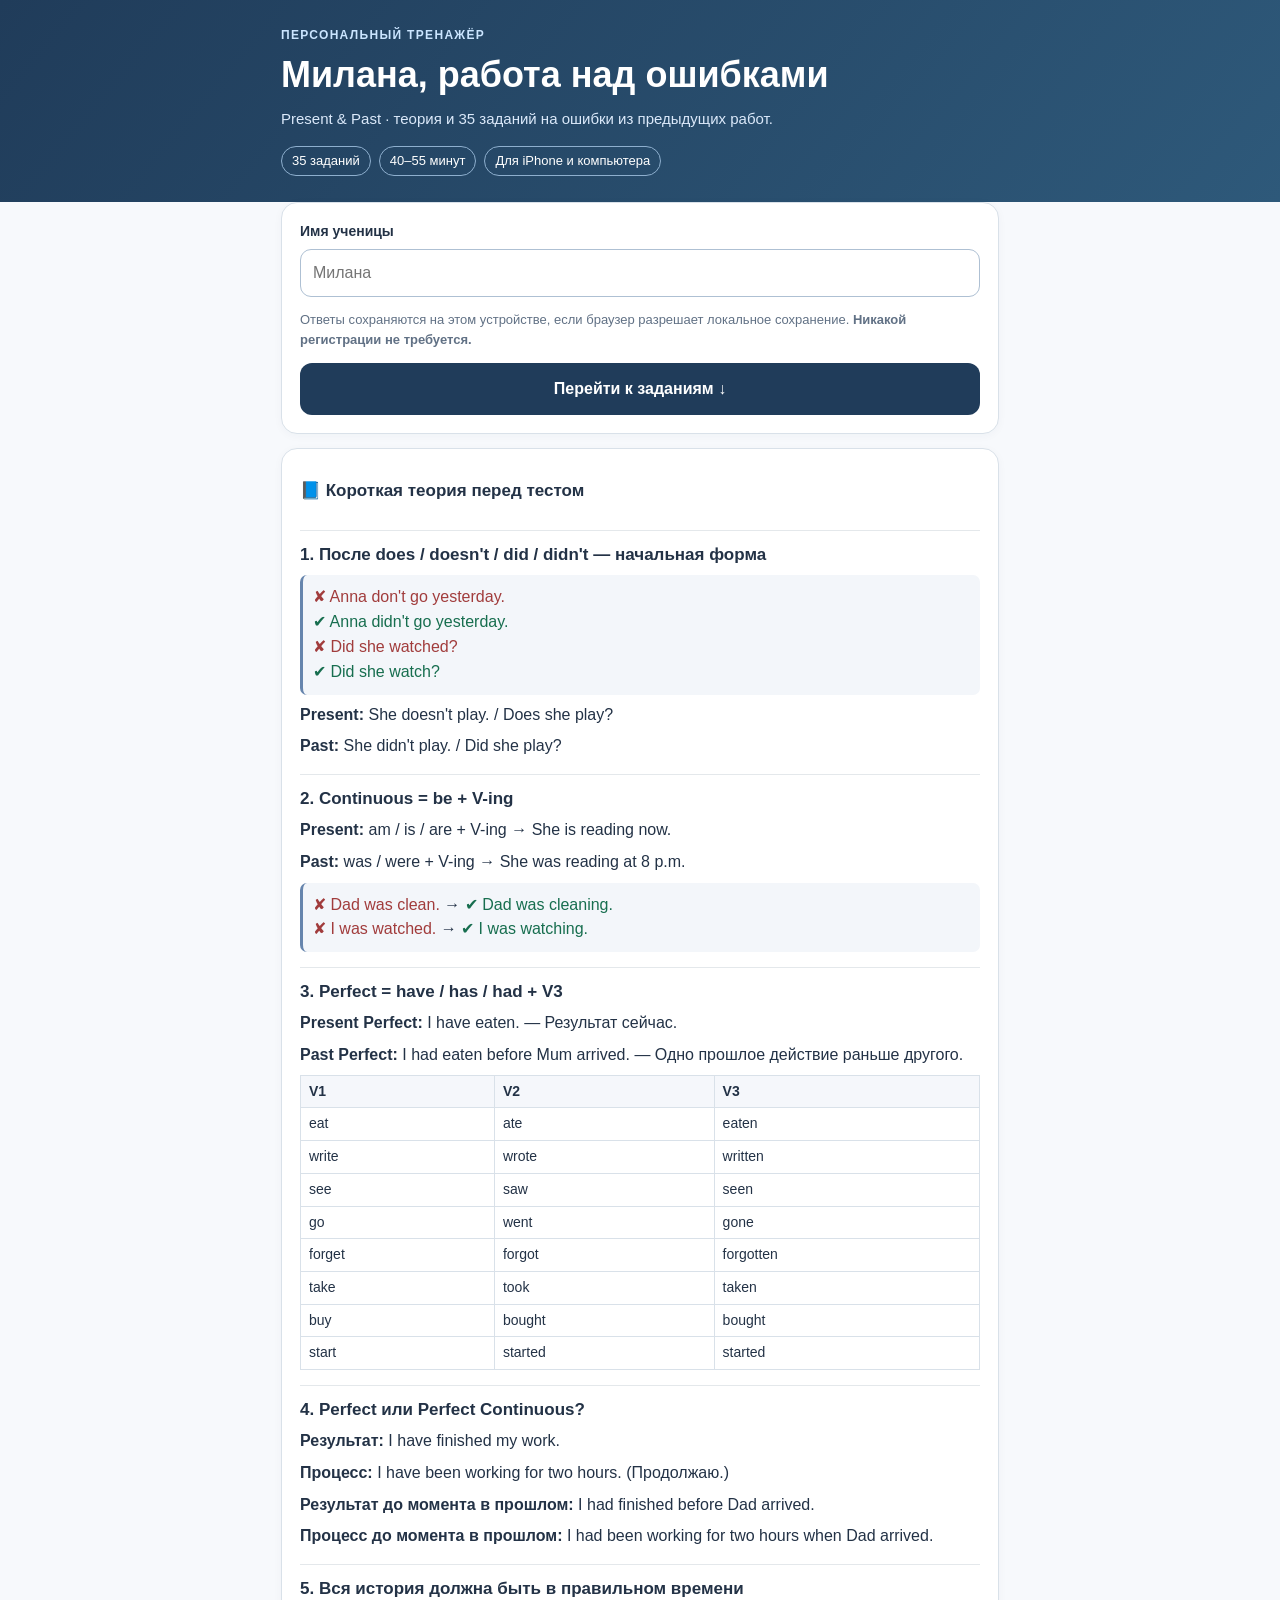
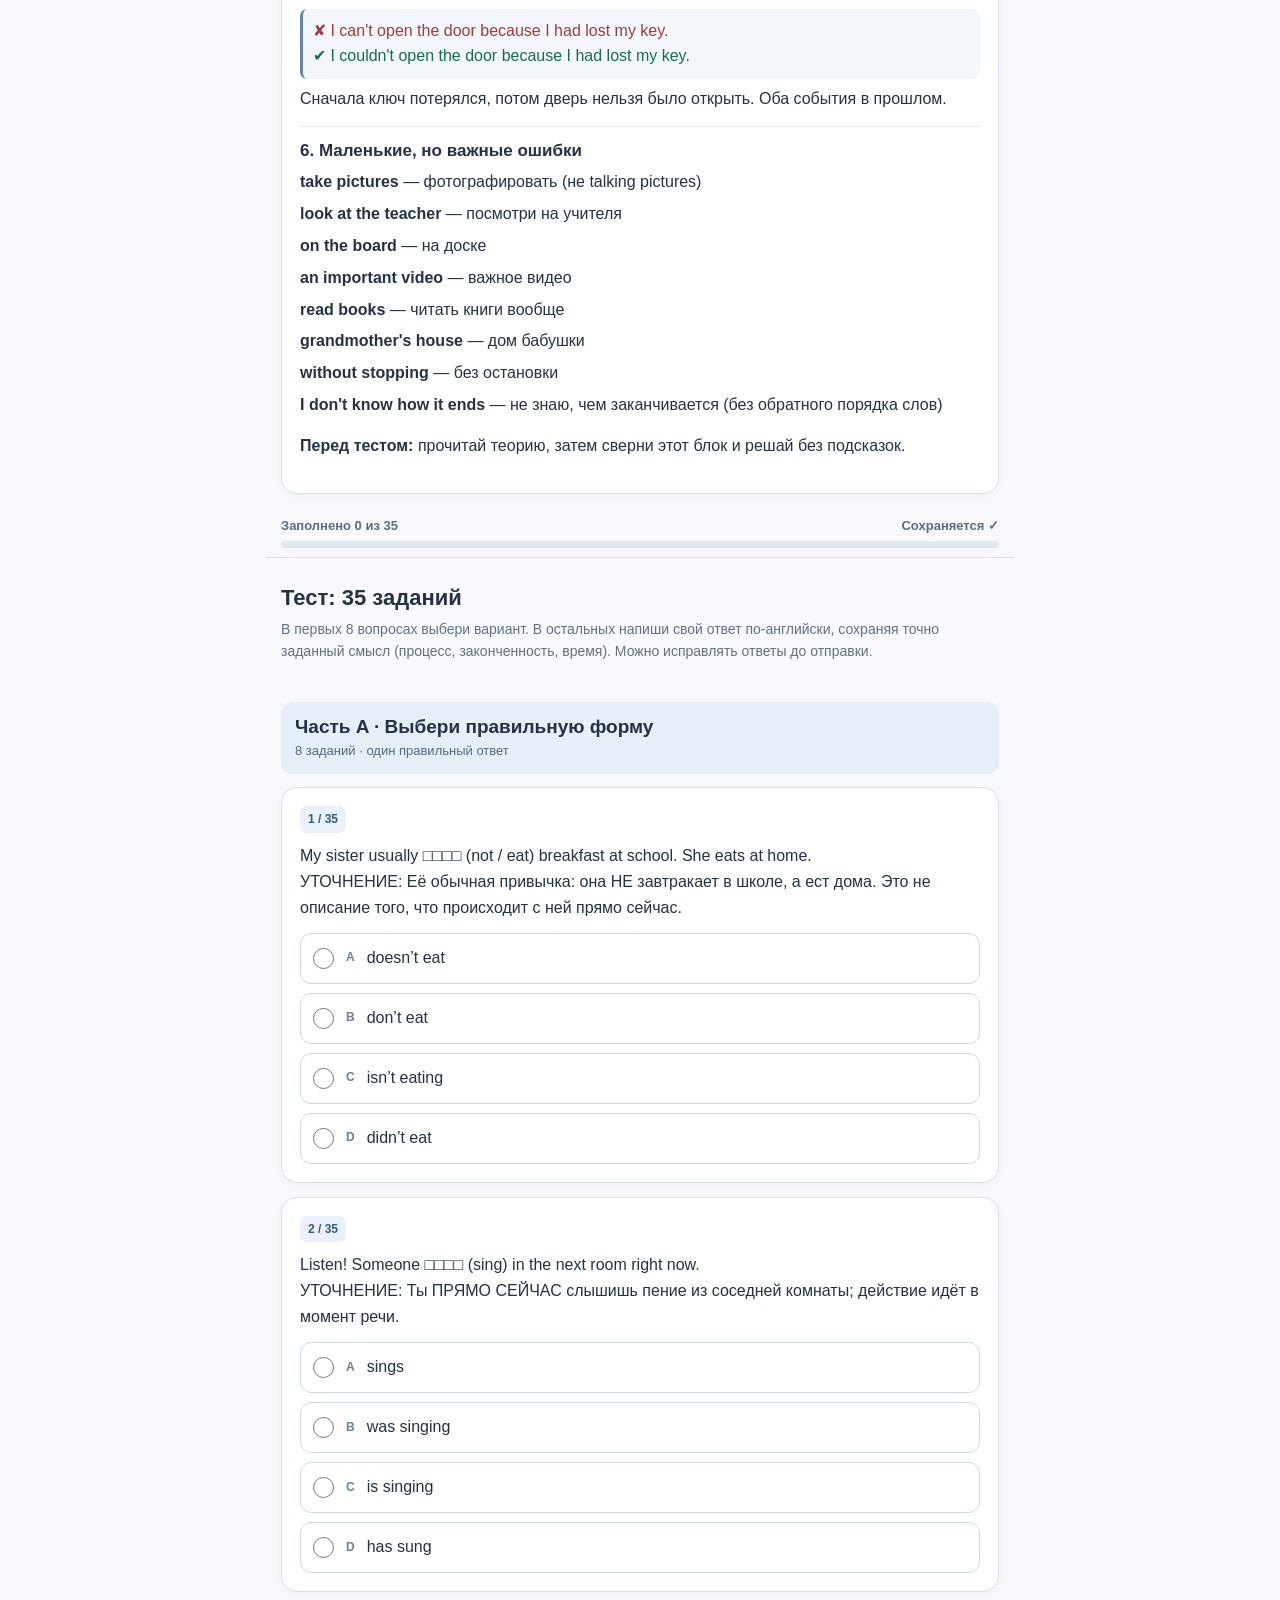
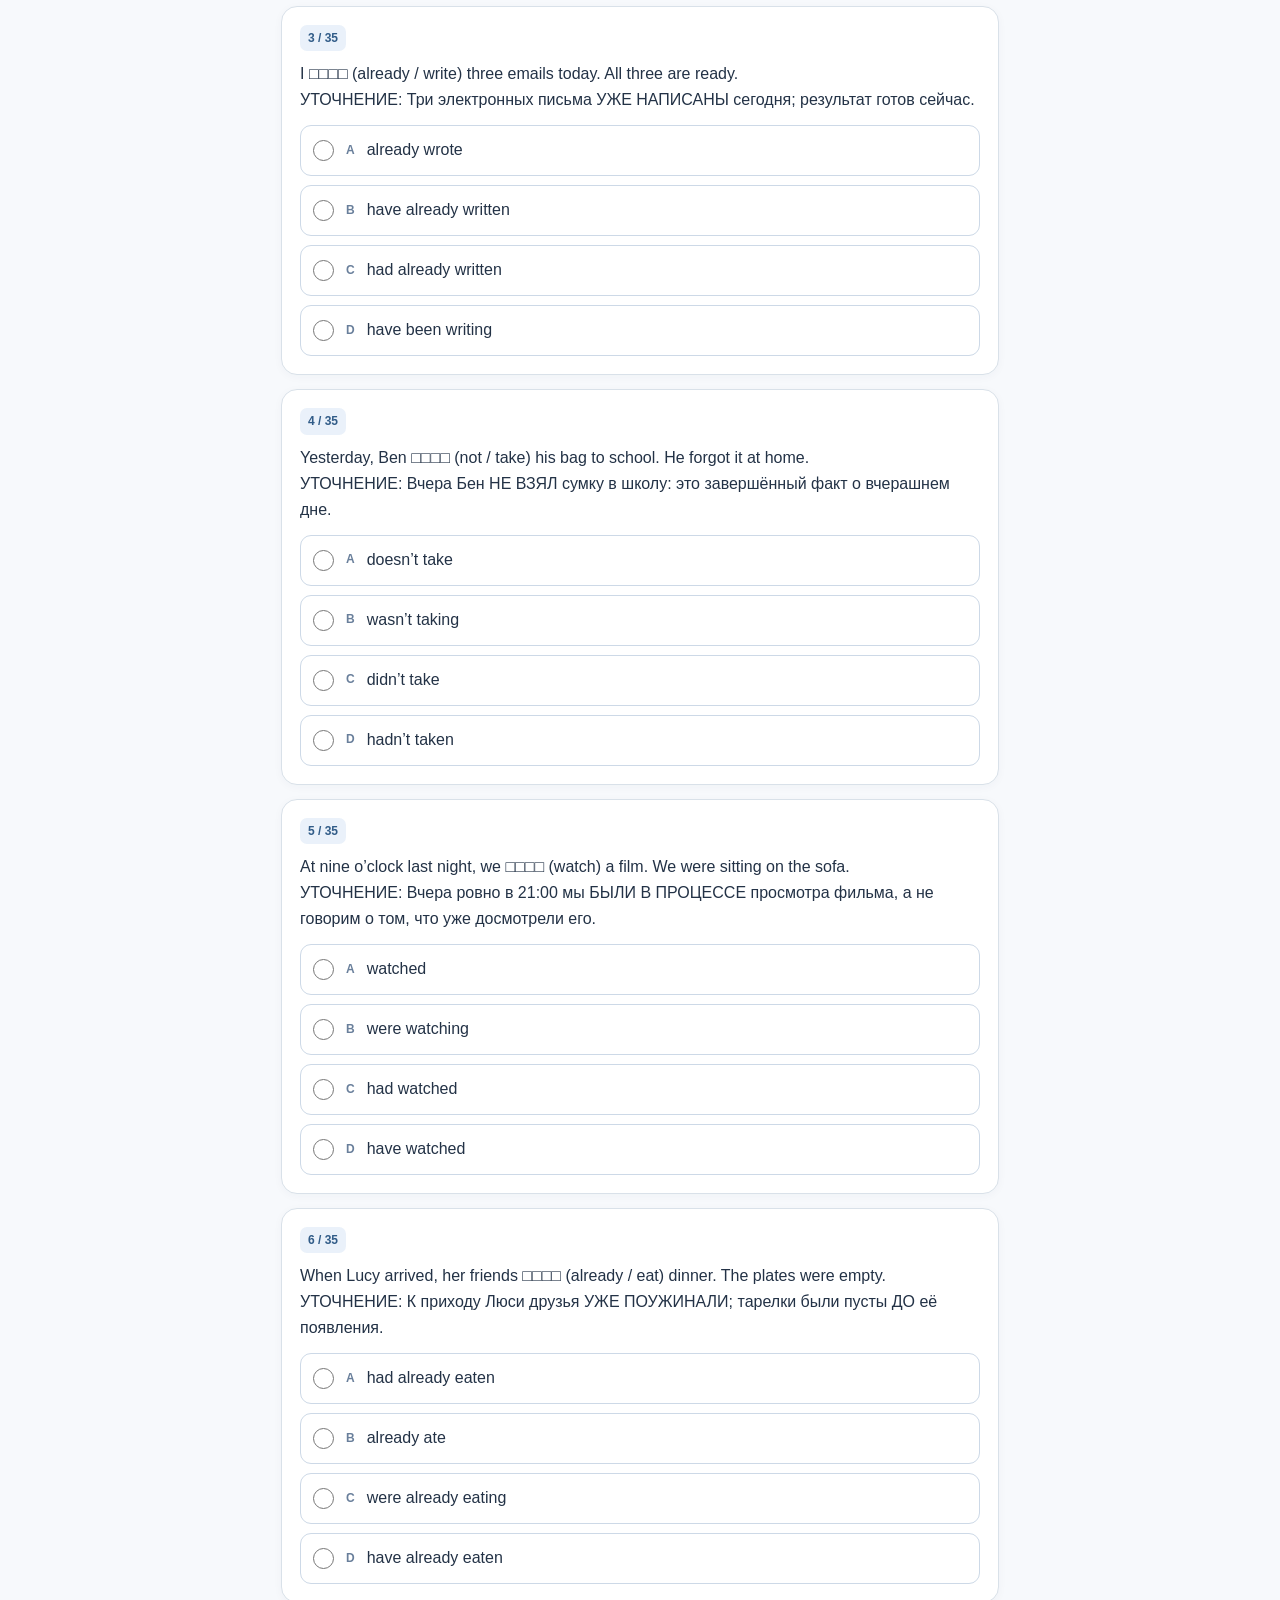
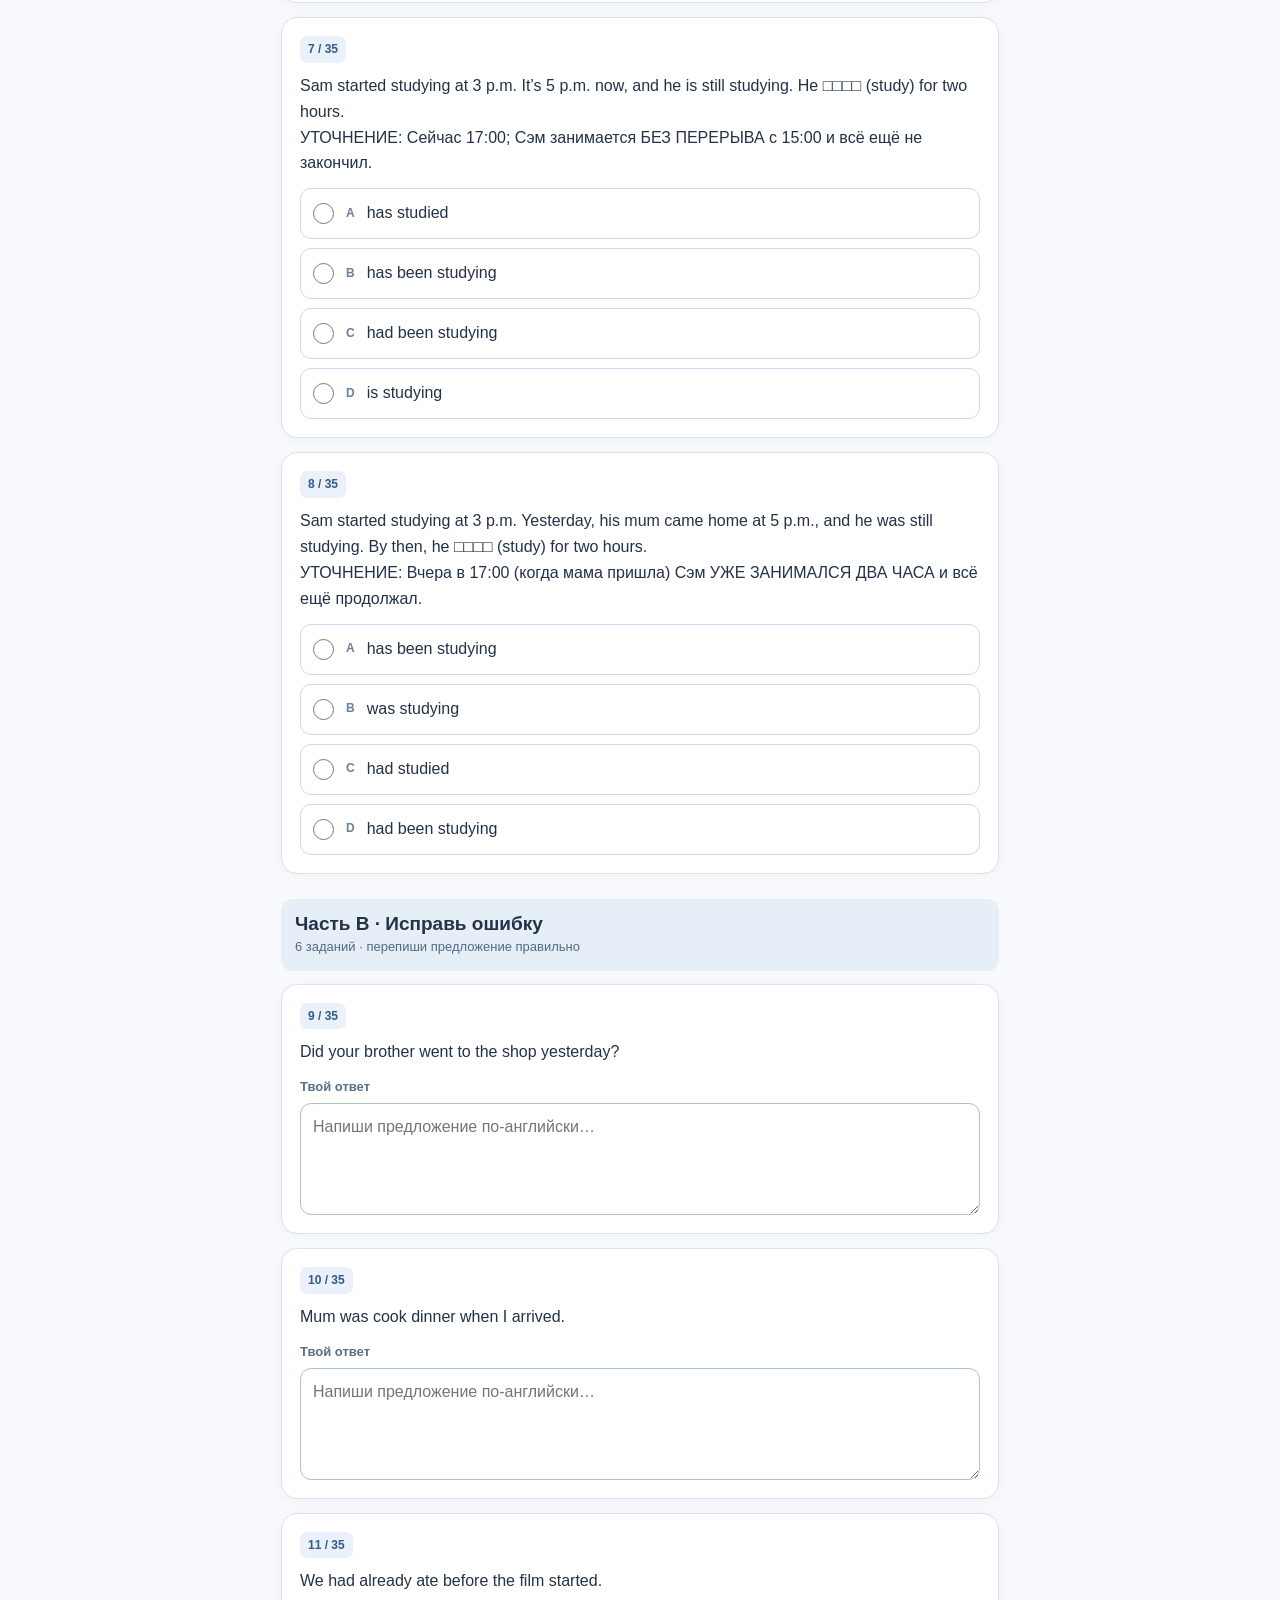
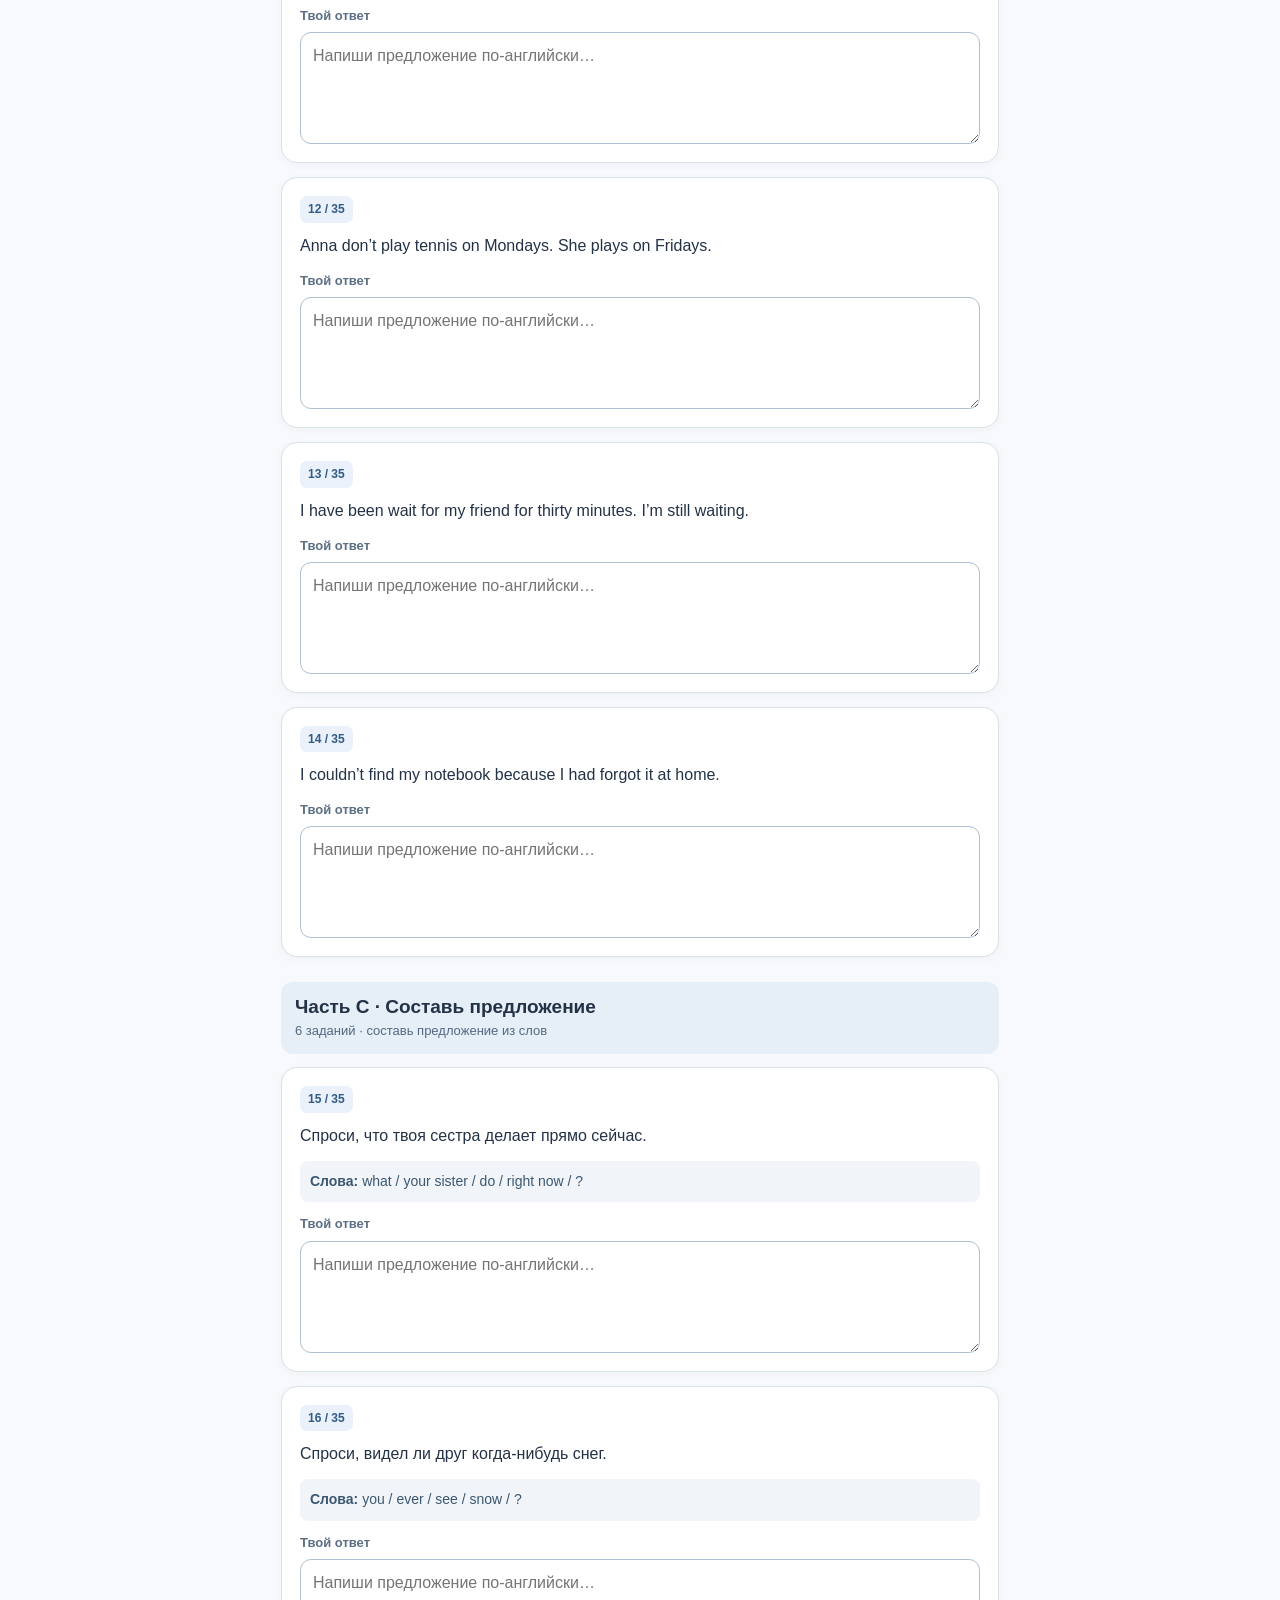
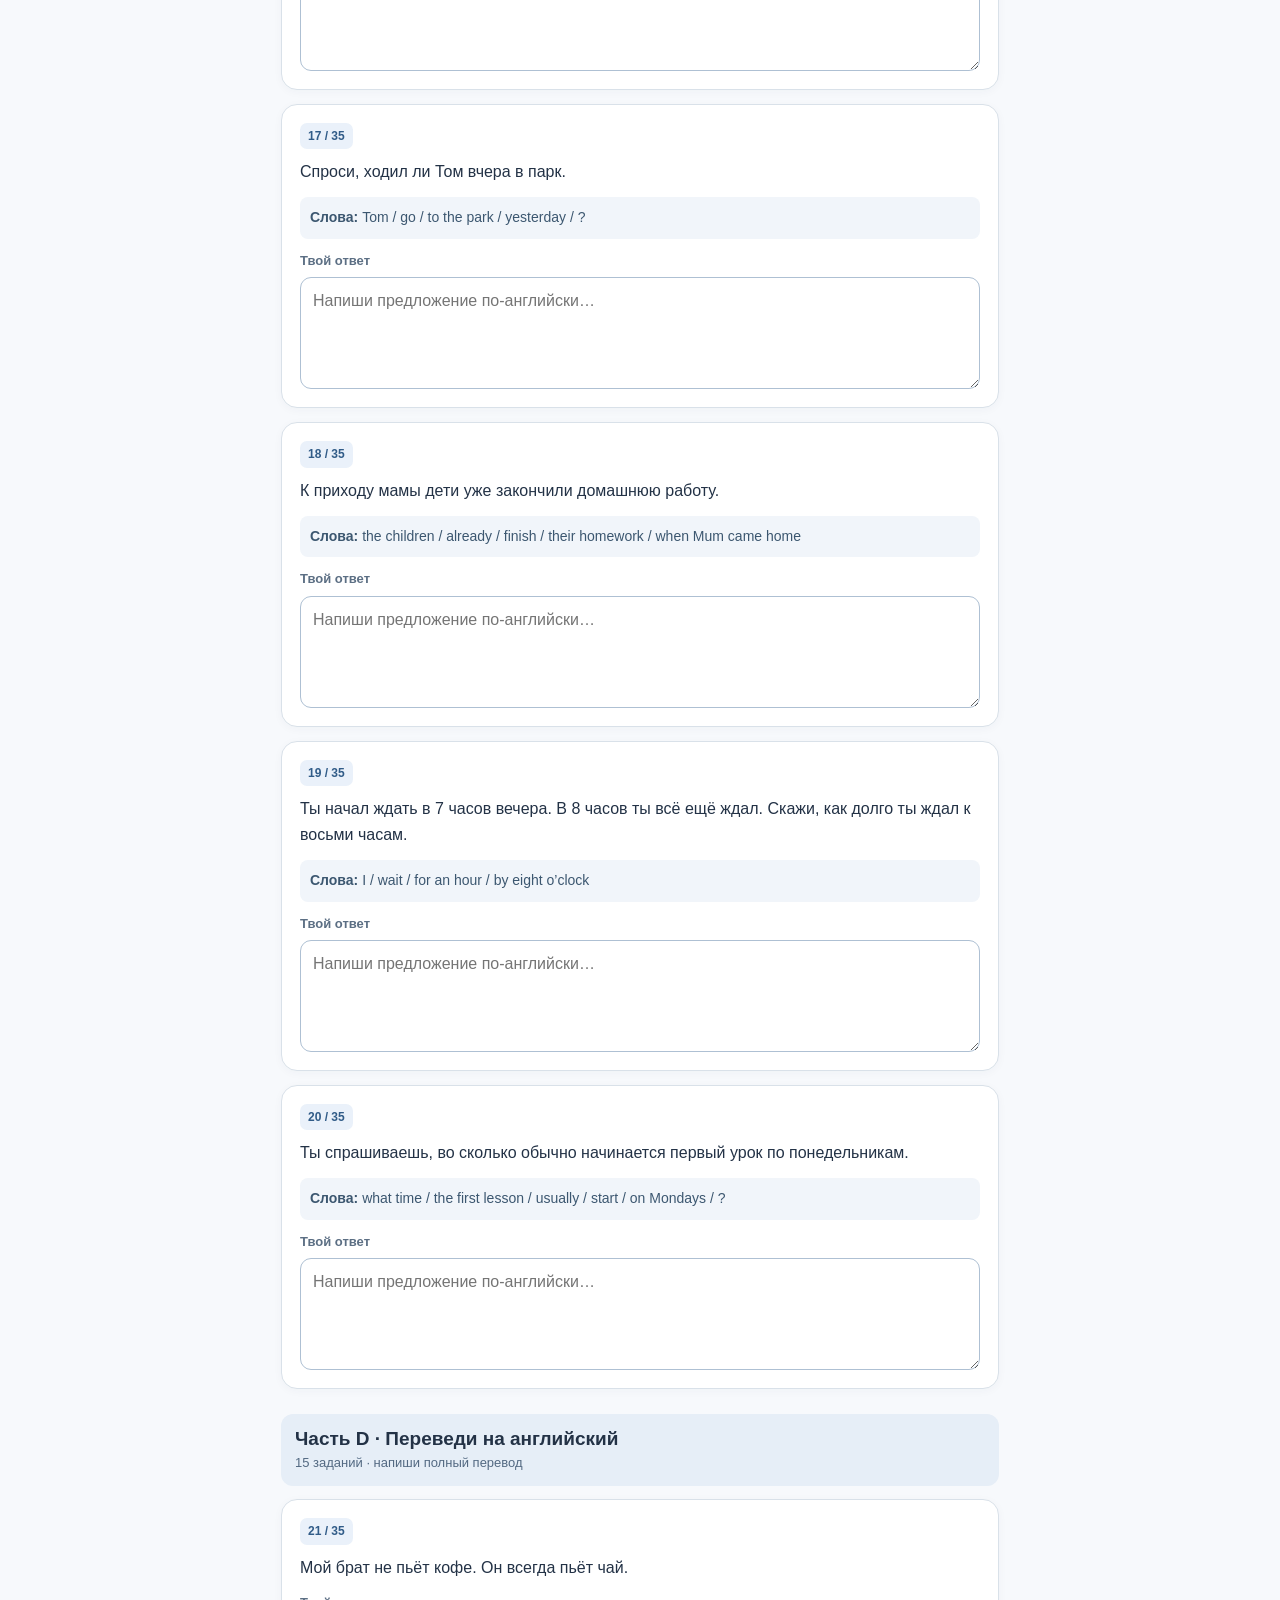
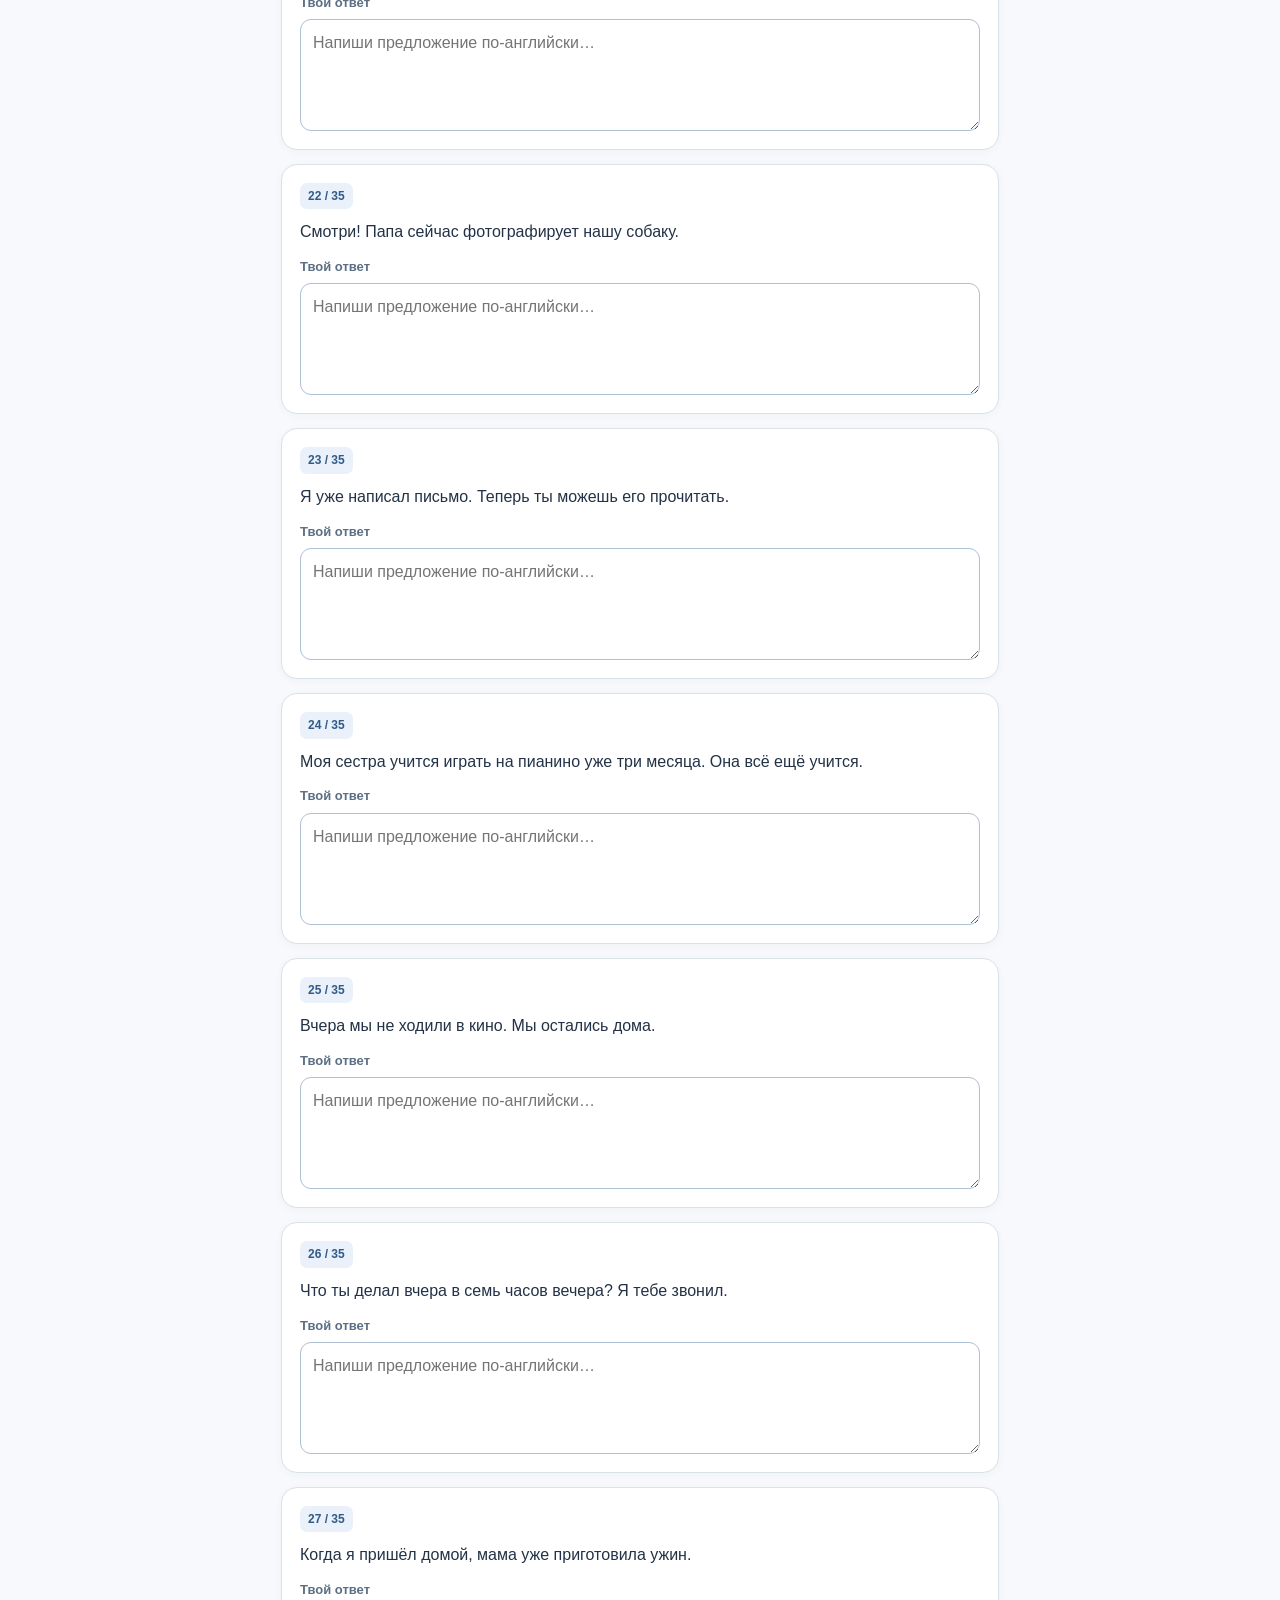
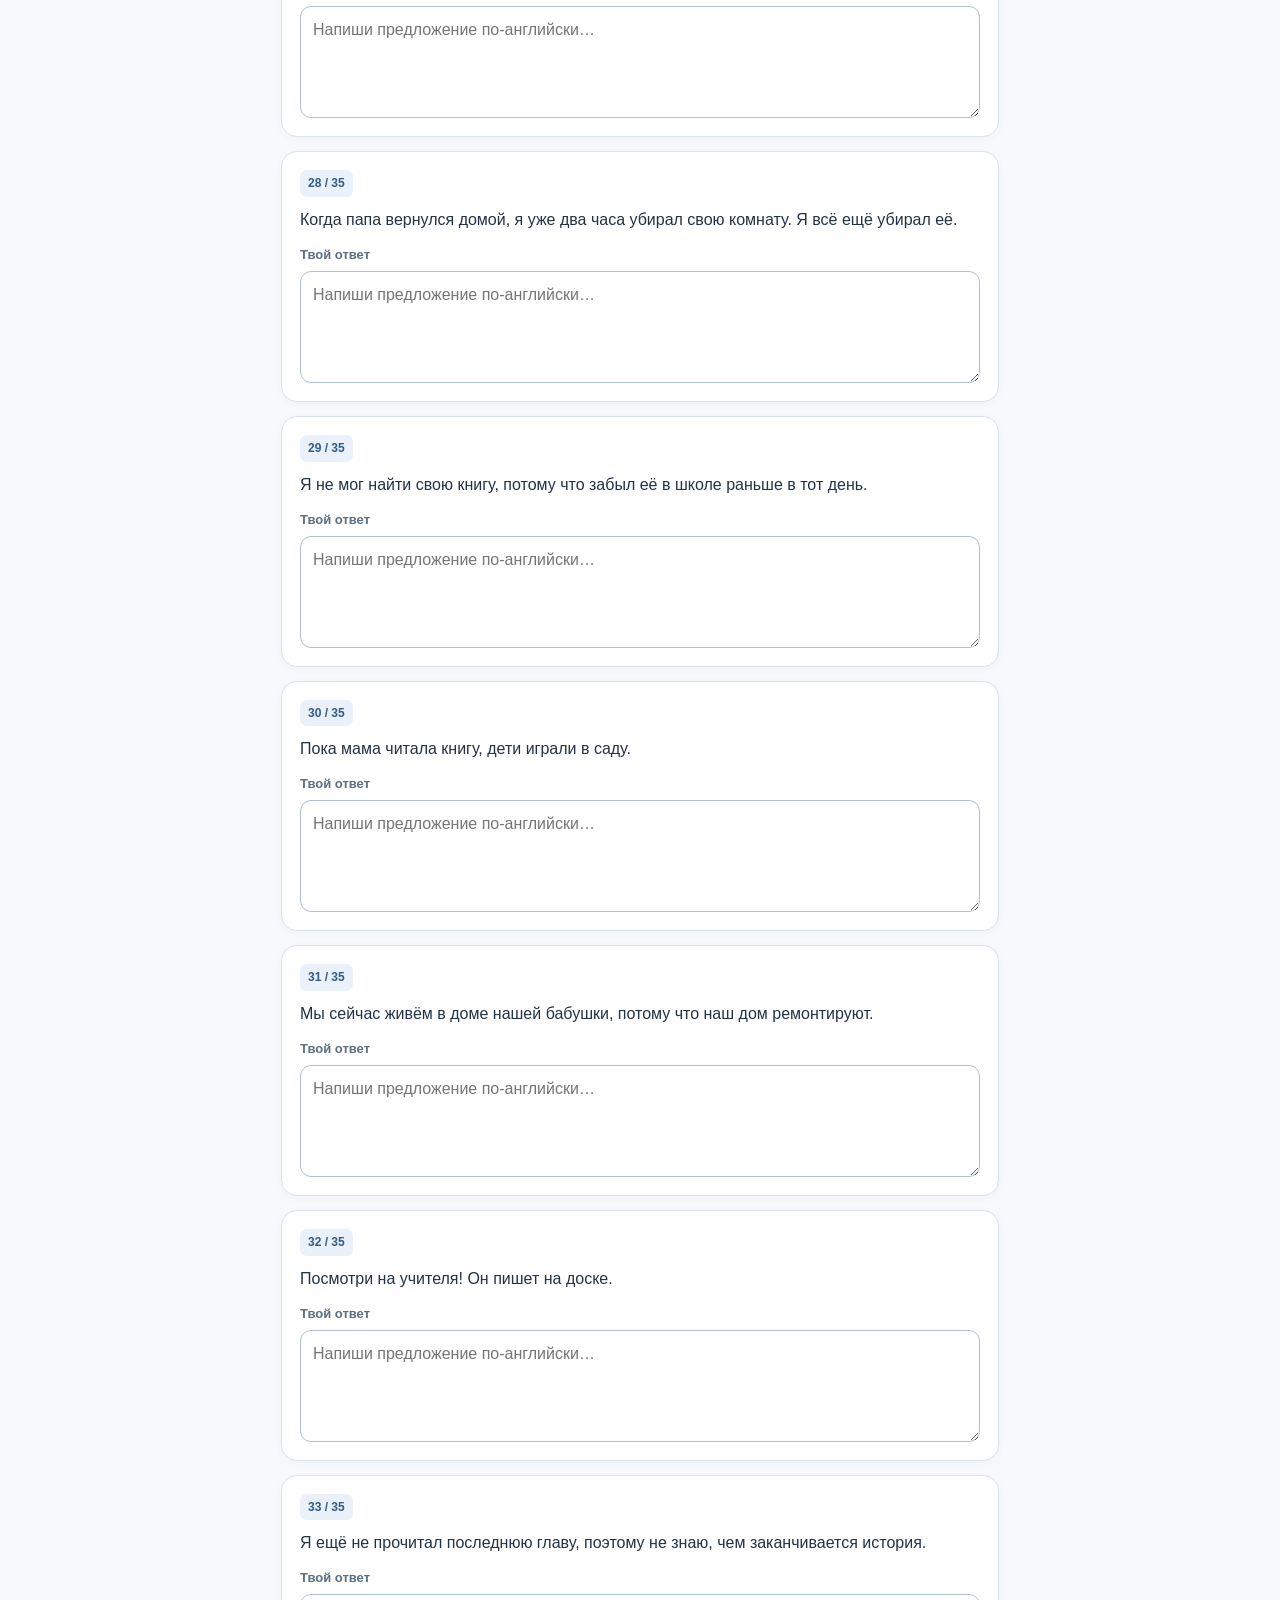
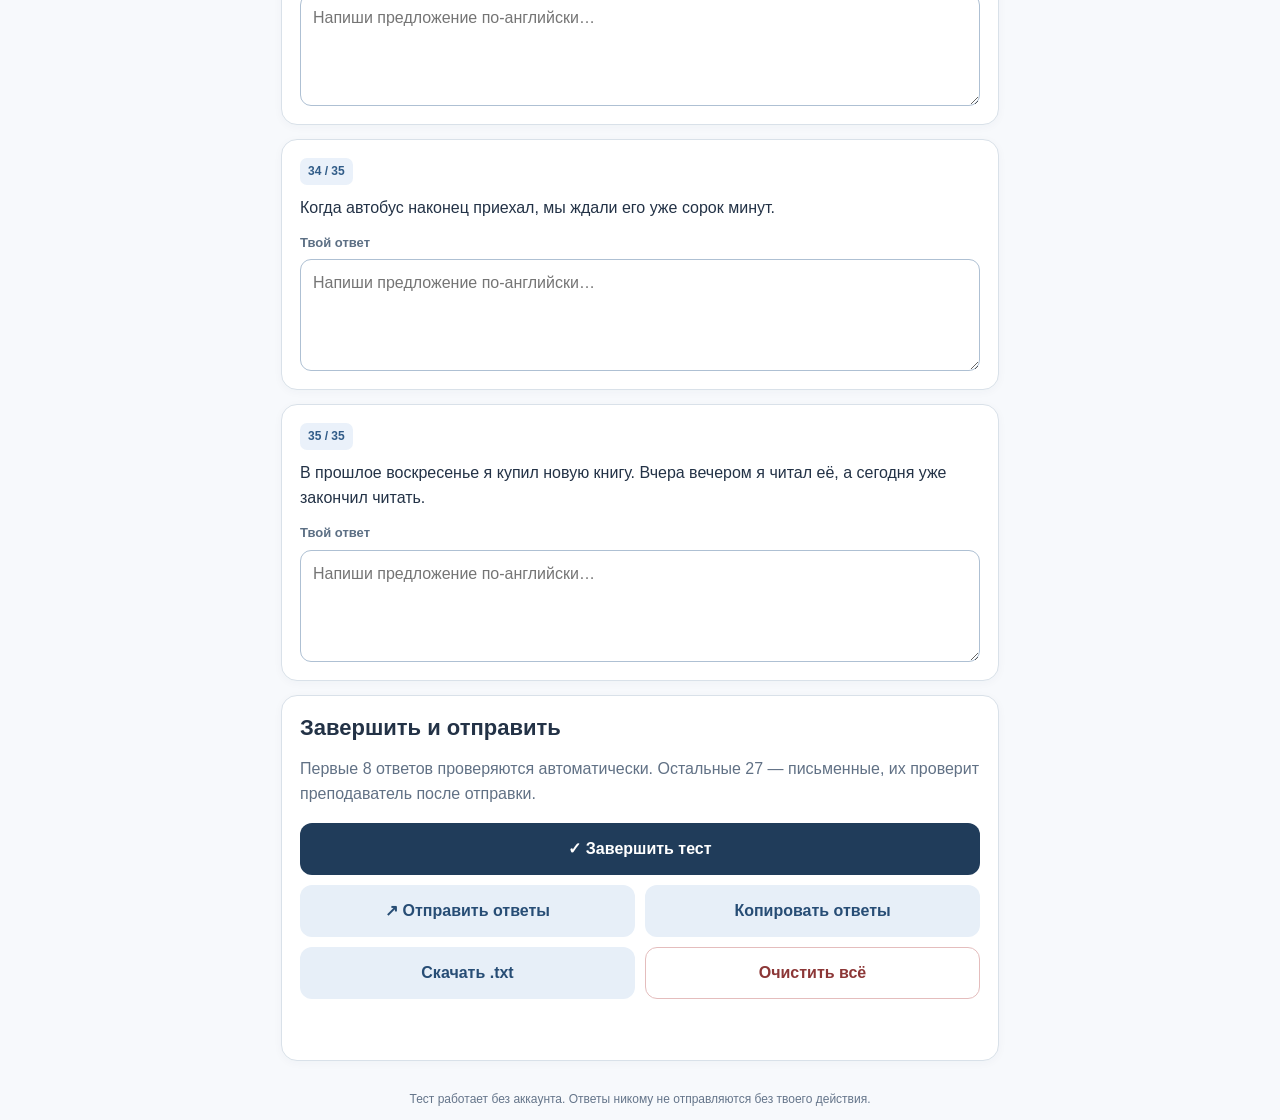
==== commit a1a73f10: "Clarify context across all English quizzes and remove overlapping answers" ====
--- a/index.html
+++ b/index.html
@@ -41,16 +41,16 @@
 <p class="alert"><b>Перед тестом:</b> прочитай теорию, затем сверни этот блок и решай без подсказок.</p>
 </details>
 <div id="progress"><div class="inside"><div class="progress-row"><span id="count">Заполнено 0 из 35</span><span id="save-status">Сохранение включено</span></div><div class="progress-track"><div class="progress-fill" id="fill"></div></div></div></div>
-<div id="questions"><div class="starttitle"><h2>Тест: 35 заданий</h2><p>В первых 8 вопросах выбери вариант. В остальных напиши свой ответ по-английски. Можно исправлять ответы до отправки.</p></div>
+<div id="questions"><div class="starttitle"><h2>Тест: 35 заданий</h2><p>В первых 8 вопросах выбери вариант. В остальных напиши свой ответ по-английски, сохраняя точно заданный смысл (процесс, законченность, время). Можно исправлять ответы до отправки.</p></div>
 <section class="section-head"><h2>Часть A · Выбери правильную форму</h2><p>8 заданий · один правильный ответ</p></section>
-<article class="question" id="q1" data-q="1" data-kind="select"><div class="q-top"><span class="number">1 / 35</span><span class="completed" aria-label="Ответ заполнен">✓ Готово</span></div><p class="prompt">My sister usually □□□□ (not / eat) breakfast at school. She eats at home.</p><div class="options"><label class="choice"><input type="radio" name="answer1" value="0" aria-label="Вариант A"><span class="letter">A</span><span>doesn’t eat</span></label><label class="choice"><input type="radio" name="answer1" value="1" aria-label="Вариант B"><span class="letter">B</span><span>don’t eat</span></label><label class="choice"><input type="radio" name="answer1" value="2" aria-label="Вариант C"><span class="letter">C</span><span>isn’t eating</span></label><label class="choice"><input type="radio" name="answer1" value="3" aria-label="Вариант D"><span class="letter">D</span><span>didn’t eat</span></label></div></article>
-<article class="question" id="q2" data-q="2" data-kind="select"><div class="q-top"><span class="number">2 / 35</span><span class="completed" aria-label="Ответ заполнен">✓ Готово</span></div><p class="prompt">Listen! Someone □□□□ (sing) in the next room right now.</p><div class="options"><label class="choice"><input type="radio" name="answer2" value="0" aria-label="Вариант A"><span class="letter">A</span><span>sings</span></label><label class="choice"><input type="radio" name="answer2" value="1" aria-label="Вариант B"><span class="letter">B</span><span>was singing</span></label><label class="choice"><input type="radio" name="answer2" value="2" aria-label="Вариант C"><span class="letter">C</span><span>is singing</span></label><label class="choice"><input type="radio" name="answer2" value="3" aria-label="Вариант D"><span class="letter">D</span><span>has sung</span></label></div></article>
-<article class="question" id="q3" data-q="3" data-kind="select"><div class="q-top"><span class="number">3 / 35</span><span class="completed" aria-label="Ответ заполнен">✓ Готово</span></div><p class="prompt">I □□□□ (already / write) three emails today. All three are ready.</p><div class="options"><label class="choice"><input type="radio" name="answer3" value="0" aria-label="Вариант A"><span class="letter">A</span><span>already wrote</span></label><label class="choice"><input type="radio" name="answer3" value="1" aria-label="Вариант B"><span class="letter">B</span><span>have already written</span></label><label class="choice"><input type="radio" name="answer3" value="2" aria-label="Вариант C"><span class="letter">C</span><span>had already written</span></label><label class="choice"><input type="radio" name="answer3" value="3" aria-label="Вариант D"><span class="letter">D</span><span>have been writing</span></label></div></article>
-<article class="question" id="q4" data-q="4" data-kind="select"><div class="q-top"><span class="number">4 / 35</span><span class="completed" aria-label="Ответ заполнен">✓ Готово</span></div><p class="prompt">Yesterday, Ben □□□□ (not / take) his bag to school. He forgot it at home.</p><div class="options"><label class="choice"><input type="radio" name="answer4" value="0" aria-label="Вариант A"><span class="letter">A</span><span>doesn’t take</span></label><label class="choice"><input type="radio" name="answer4" value="1" aria-label="Вариант B"><span class="letter">B</span><span>wasn’t taking</span></label><label class="choice"><input type="radio" name="answer4" value="2" aria-label="Вариант C"><span class="letter">C</span><span>didn’t take</span></label><label class="choice"><input type="radio" name="answer4" value="3" aria-label="Вариант D"><span class="letter">D</span><span>hadn’t taken</span></label></div></article>
-<article class="question" id="q5" data-q="5" data-kind="select"><div class="q-top"><span class="number">5 / 35</span><span class="completed" aria-label="Ответ заполнен">✓ Готово</span></div><p class="prompt">At nine o’clock last night, we □□□□ (watch) a film. We were sitting on the sofa.</p><div class="options"><label class="choice"><input type="radio" name="answer5" value="0" aria-label="Вариант A"><span class="letter">A</span><span>watched</span></label><label class="choice"><input type="radio" name="answer5" value="1" aria-label="Вариант B"><span class="letter">B</span><span>were watching</span></label><label class="choice"><input type="radio" name="answer5" value="2" aria-label="Вариант C"><span class="letter">C</span><span>had watched</span></label><label class="choice"><input type="radio" name="answer5" value="3" aria-label="Вариант D"><span class="letter">D</span><span>have watched</span></label></div></article>
-<article class="question" id="q6" data-q="6" data-kind="select"><div class="q-top"><span class="number">6 / 35</span><span class="completed" aria-label="Ответ заполнен">✓ Готово</span></div><p class="prompt">When Lucy arrived, her friends □□□□ (already / eat) dinner. The plates were empty.</p><div class="options"><label class="choice"><input type="radio" name="answer6" value="0" aria-label="Вариант A"><span class="letter">A</span><span>had already eaten</span></label><label class="choice"><input type="radio" name="answer6" value="1" aria-label="Вариант B"><span class="letter">B</span><span>already ate</span></label><label class="choice"><input type="radio" name="answer6" value="2" aria-label="Вариант C"><span class="letter">C</span><span>were already eating</span></label><label class="choice"><input type="radio" name="answer6" value="3" aria-label="Вариант D"><span class="letter">D</span><span>have already eaten</span></label></div></article>
-<article class="question" id="q7" data-q="7" data-kind="select"><div class="q-top"><span class="number">7 / 35</span><span class="completed" aria-label="Ответ заполнен">✓ Готово</span></div><p class="prompt">Sam started studying at 3 p.m. It’s 5 p.m. now, and he is still studying. He □□□□ (study) for two hours.</p><div class="options"><label class="choice"><input type="radio" name="answer7" value="0" aria-label="Вариант A"><span class="letter">A</span><span>has studied</span></label><label class="choice"><input type="radio" name="answer7" value="1" aria-label="Вариант B"><span class="letter">B</span><span>has been studying</span></label><label class="choice"><input type="radio" name="answer7" value="2" aria-label="Вариант C"><span class="letter">C</span><span>had been studying</span></label><label class="choice"><input type="radio" name="answer7" value="3" aria-label="Вариант D"><span class="letter">D</span><span>is studying</span></label></div></article>
-<article class="question" id="q8" data-q="8" data-kind="select"><div class="q-top"><span class="number">8 / 35</span><span class="completed" aria-label="Ответ заполнен">✓ Готово</span></div><p class="prompt">Sam started studying at 3 p.m. Yesterday, his mum came home at 5 p.m., and he was still studying. By then, he □□□□ (study) for two hours.</p><div class="options"><label class="choice"><input type="radio" name="answer8" value="0" aria-label="Вариант A"><span class="letter">A</span><span>has been studying</span></label><label class="choice"><input type="radio" name="answer8" value="1" aria-label="Вариант B"><span class="letter">B</span><span>was studying</span></label><label class="choice"><input type="radio" name="answer8" value="2" aria-label="Вариант C"><span class="letter">C</span><span>had studied</span></label><label class="choice"><input type="radio" name="answer8" value="3" aria-label="Вариант D"><span class="letter">D</span><span>had been studying</span></label></div></article>
+<article class="question" id="q1" data-q="1" data-kind="select"><div class="q-top"><span class="number">1 / 35</span><span class="completed" aria-label="Ответ заполнен">✓ Готово</span></div><p class="prompt">My sister usually □□□□ (not / eat) breakfast at school. She eats at home.<br><span class="q-context">УТОЧНЕНИЕ: Её обычная привычка: она НЕ завтракает в школе, а ест дома. Это не описание того, что происходит с ней прямо сейчас.</span></p><div class="options"><label class="choice"><input type="radio" name="answer1" value="0" aria-label="Вариант A"><span class="letter">A</span><span>doesn’t eat</span></label><label class="choice"><input type="radio" name="answer1" value="1" aria-label="Вариант B"><span class="letter">B</span><span>don’t eat</span></label><label class="choice"><input type="radio" name="answer1" value="2" aria-label="Вариант C"><span class="letter">C</span><span>isn’t eating</span></label><label class="choice"><input type="radio" name="answer1" value="3" aria-label="Вариант D"><span class="letter">D</span><span>didn’t eat</span></label></div></article>
+<article class="question" id="q2" data-q="2" data-kind="select"><div class="q-top"><span class="number">2 / 35</span><span class="completed" aria-label="Ответ заполнен">✓ Готово</span></div><p class="prompt">Listen! Someone □□□□ (sing) in the next room right now.<br><span class="q-context">УТОЧНЕНИЕ: Ты ПРЯМО СЕЙЧАС слышишь пение из соседней комнаты; действие идёт в момент речи.</span></p><div class="options"><label class="choice"><input type="radio" name="answer2" value="0" aria-label="Вариант A"><span class="letter">A</span><span>sings</span></label><label class="choice"><input type="radio" name="answer2" value="1" aria-label="Вариант B"><span class="letter">B</span><span>was singing</span></label><label class="choice"><input type="radio" name="answer2" value="2" aria-label="Вариант C"><span class="letter">C</span><span>is singing</span></label><label class="choice"><input type="radio" name="answer2" value="3" aria-label="Вариант D"><span class="letter">D</span><span>has sung</span></label></div></article>
+<article class="question" id="q3" data-q="3" data-kind="select"><div class="q-top"><span class="number">3 / 35</span><span class="completed" aria-label="Ответ заполнен">✓ Готово</span></div><p class="prompt">I □□□□ (already / write) three emails today. All three are ready.<br><span class="q-context">УТОЧНЕНИЕ: Три электронных письма УЖЕ НАПИСАНЫ сегодня; результат готов сейчас.</span></p><div class="options"><label class="choice"><input type="radio" name="answer3" value="0" aria-label="Вариант A"><span class="letter">A</span><span>already wrote</span></label><label class="choice"><input type="radio" name="answer3" value="1" aria-label="Вариант B"><span class="letter">B</span><span>have already written</span></label><label class="choice"><input type="radio" name="answer3" value="2" aria-label="Вариант C"><span class="letter">C</span><span>had already written</span></label><label class="choice"><input type="radio" name="answer3" value="3" aria-label="Вариант D"><span class="letter">D</span><span>have been writing</span></label></div></article>
+<article class="question" id="q4" data-q="4" data-kind="select"><div class="q-top"><span class="number">4 / 35</span><span class="completed" aria-label="Ответ заполнен">✓ Готово</span></div><p class="prompt">Yesterday, Ben □□□□ (not / take) his bag to school. He forgot it at home.<br><span class="q-context">УТОЧНЕНИЕ: Вчера Бен НЕ ВЗЯЛ сумку в школу: это завершённый факт о вчерашнем дне.</span></p><div class="options"><label class="choice"><input type="radio" name="answer4" value="0" aria-label="Вариант A"><span class="letter">A</span><span>doesn’t take</span></label><label class="choice"><input type="radio" name="answer4" value="1" aria-label="Вариант B"><span class="letter">B</span><span>wasn’t taking</span></label><label class="choice"><input type="radio" name="answer4" value="2" aria-label="Вариант C"><span class="letter">C</span><span>didn’t take</span></label><label class="choice"><input type="radio" name="answer4" value="3" aria-label="Вариант D"><span class="letter">D</span><span>hadn’t taken</span></label></div></article>
+<article class="question" id="q5" data-q="5" data-kind="select"><div class="q-top"><span class="number">5 / 35</span><span class="completed" aria-label="Ответ заполнен">✓ Готово</span></div><p class="prompt">At nine o’clock last night, we □□□□ (watch) a film. We were sitting on the sofa.<br><span class="q-context">УТОЧНЕНИЕ: Вчера ровно в 21:00 мы БЫЛИ В ПРОЦЕССЕ просмотра фильма, а не говорим о том, что уже досмотрели его.</span></p><div class="options"><label class="choice"><input type="radio" name="answer5" value="0" aria-label="Вариант A"><span class="letter">A</span><span>watched</span></label><label class="choice"><input type="radio" name="answer5" value="1" aria-label="Вариант B"><span class="letter">B</span><span>were watching</span></label><label class="choice"><input type="radio" name="answer5" value="2" aria-label="Вариант C"><span class="letter">C</span><span>had watched</span></label><label class="choice"><input type="radio" name="answer5" value="3" aria-label="Вариант D"><span class="letter">D</span><span>have watched</span></label></div></article>
+<article class="question" id="q6" data-q="6" data-kind="select"><div class="q-top"><span class="number">6 / 35</span><span class="completed" aria-label="Ответ заполнен">✓ Готово</span></div><p class="prompt">When Lucy arrived, her friends □□□□ (already / eat) dinner. The plates were empty.<br><span class="q-context">УТОЧНЕНИЕ: К приходу Люси друзья УЖЕ ПОУЖИНАЛИ; тарелки были пусты ДО её появления.</span></p><div class="options"><label class="choice"><input type="radio" name="answer6" value="0" aria-label="Вариант A"><span class="letter">A</span><span>had already eaten</span></label><label class="choice"><input type="radio" name="answer6" value="1" aria-label="Вариант B"><span class="letter">B</span><span>already ate</span></label><label class="choice"><input type="radio" name="answer6" value="2" aria-label="Вариант C"><span class="letter">C</span><span>were already eating</span></label><label class="choice"><input type="radio" name="answer6" value="3" aria-label="Вариант D"><span class="letter">D</span><span>have already eaten</span></label></div></article>
+<article class="question" id="q7" data-q="7" data-kind="select"><div class="q-top"><span class="number">7 / 35</span><span class="completed" aria-label="Ответ заполнен">✓ Готово</span></div><p class="prompt">Sam started studying at 3 p.m. It’s 5 p.m. now, and he is still studying. He □□□□ (study) for two hours.<br><span class="q-context">УТОЧНЕНИЕ: Сейчас 17:00; Сэм занимается БЕЗ ПЕРЕРЫВА с 15:00 и всё ещё не закончил.</span></p><div class="options"><label class="choice"><input type="radio" name="answer7" value="0" aria-label="Вариант A"><span class="letter">A</span><span>has studied</span></label><label class="choice"><input type="radio" name="answer7" value="1" aria-label="Вариант B"><span class="letter">B</span><span>has been studying</span></label><label class="choice"><input type="radio" name="answer7" value="2" aria-label="Вариант C"><span class="letter">C</span><span>had been studying</span></label><label class="choice"><input type="radio" name="answer7" value="3" aria-label="Вариант D"><span class="letter">D</span><span>is studying</span></label></div></article>
+<article class="question" id="q8" data-q="8" data-kind="select"><div class="q-top"><span class="number">8 / 35</span><span class="completed" aria-label="Ответ заполнен">✓ Готово</span></div><p class="prompt">Sam started studying at 3 p.m. Yesterday, his mum came home at 5 p.m., and he was still studying. By then, he □□□□ (study) for two hours.<br><span class="q-context">УТОЧНЕНИЕ: Вчера в 17:00 (когда мама пришла) Сэм УЖЕ ЗАНИМАЛСЯ ДВА ЧАСА и всё ещё продолжал.</span></p><div class="options"><label class="choice"><input type="radio" name="answer8" value="0" aria-label="Вариант A"><span class="letter">A</span><span>has been studying</span></label><label class="choice"><input type="radio" name="answer8" value="1" aria-label="Вариант B"><span class="letter">B</span><span>was studying</span></label><label class="choice"><input type="radio" name="answer8" value="2" aria-label="Вариант C"><span class="letter">C</span><span>had studied</span></label><label class="choice"><input type="radio" name="answer8" value="3" aria-label="Вариант D"><span class="letter">D</span><span>had been studying</span></label></div></article>
 <section class="section-head"><h2>Часть B · Исправь ошибку</h2><p>6 заданий · перепиши предложение правильно</p></section>
 <article class="question" id="q9" data-q="9" data-kind="text"><div class="q-top"><span class="number">9 / 35</span><span class="completed" aria-label="Ответ заполнен">✓ Готово</span></div><p class="prompt">Did your brother went to the shop yesterday?</p><label class="answer-label" for="answer9">Твой ответ</label><textarea id="answer9" name="answer9" rows="3" placeholder="Напиши предложение по-английски…" spellcheck="false" autocapitalize="sentences" autocomplete="off" enterkeyhint="done"></textarea></article>
 <article class="question" id="q10" data-q="10" data-kind="text"><div class="q-top"><span class="number">10 / 35</span><span class="completed" aria-label="Ответ заполнен">✓ Готово</span></div><p class="prompt">Mum was cook dinner when I arrived.</p><label class="answer-label" for="answer10">Твой ответ</label><textarea id="answer10" name="answer10" rows="3" placeholder="Напиши предложение по-английски…" spellcheck="false" autocapitalize="sentences" autocomplete="off" enterkeyhint="done"></textarea></article>
